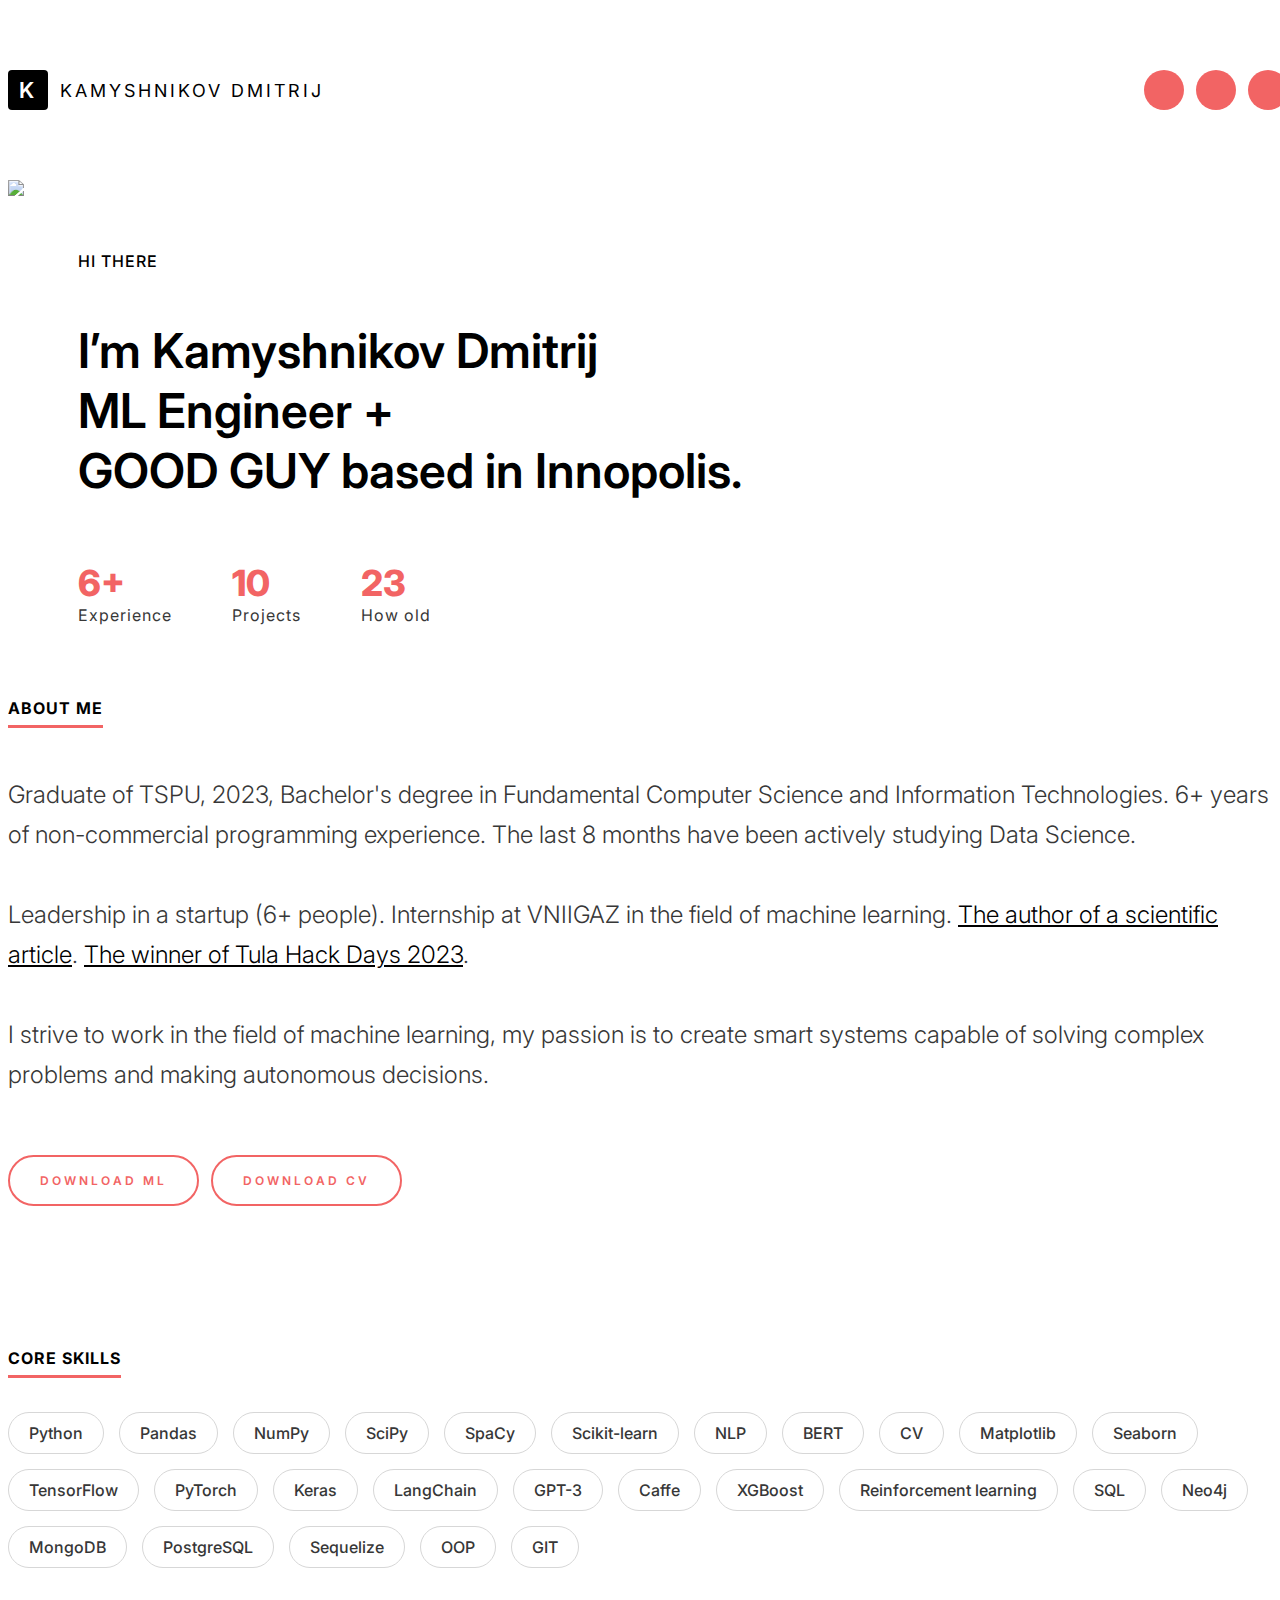
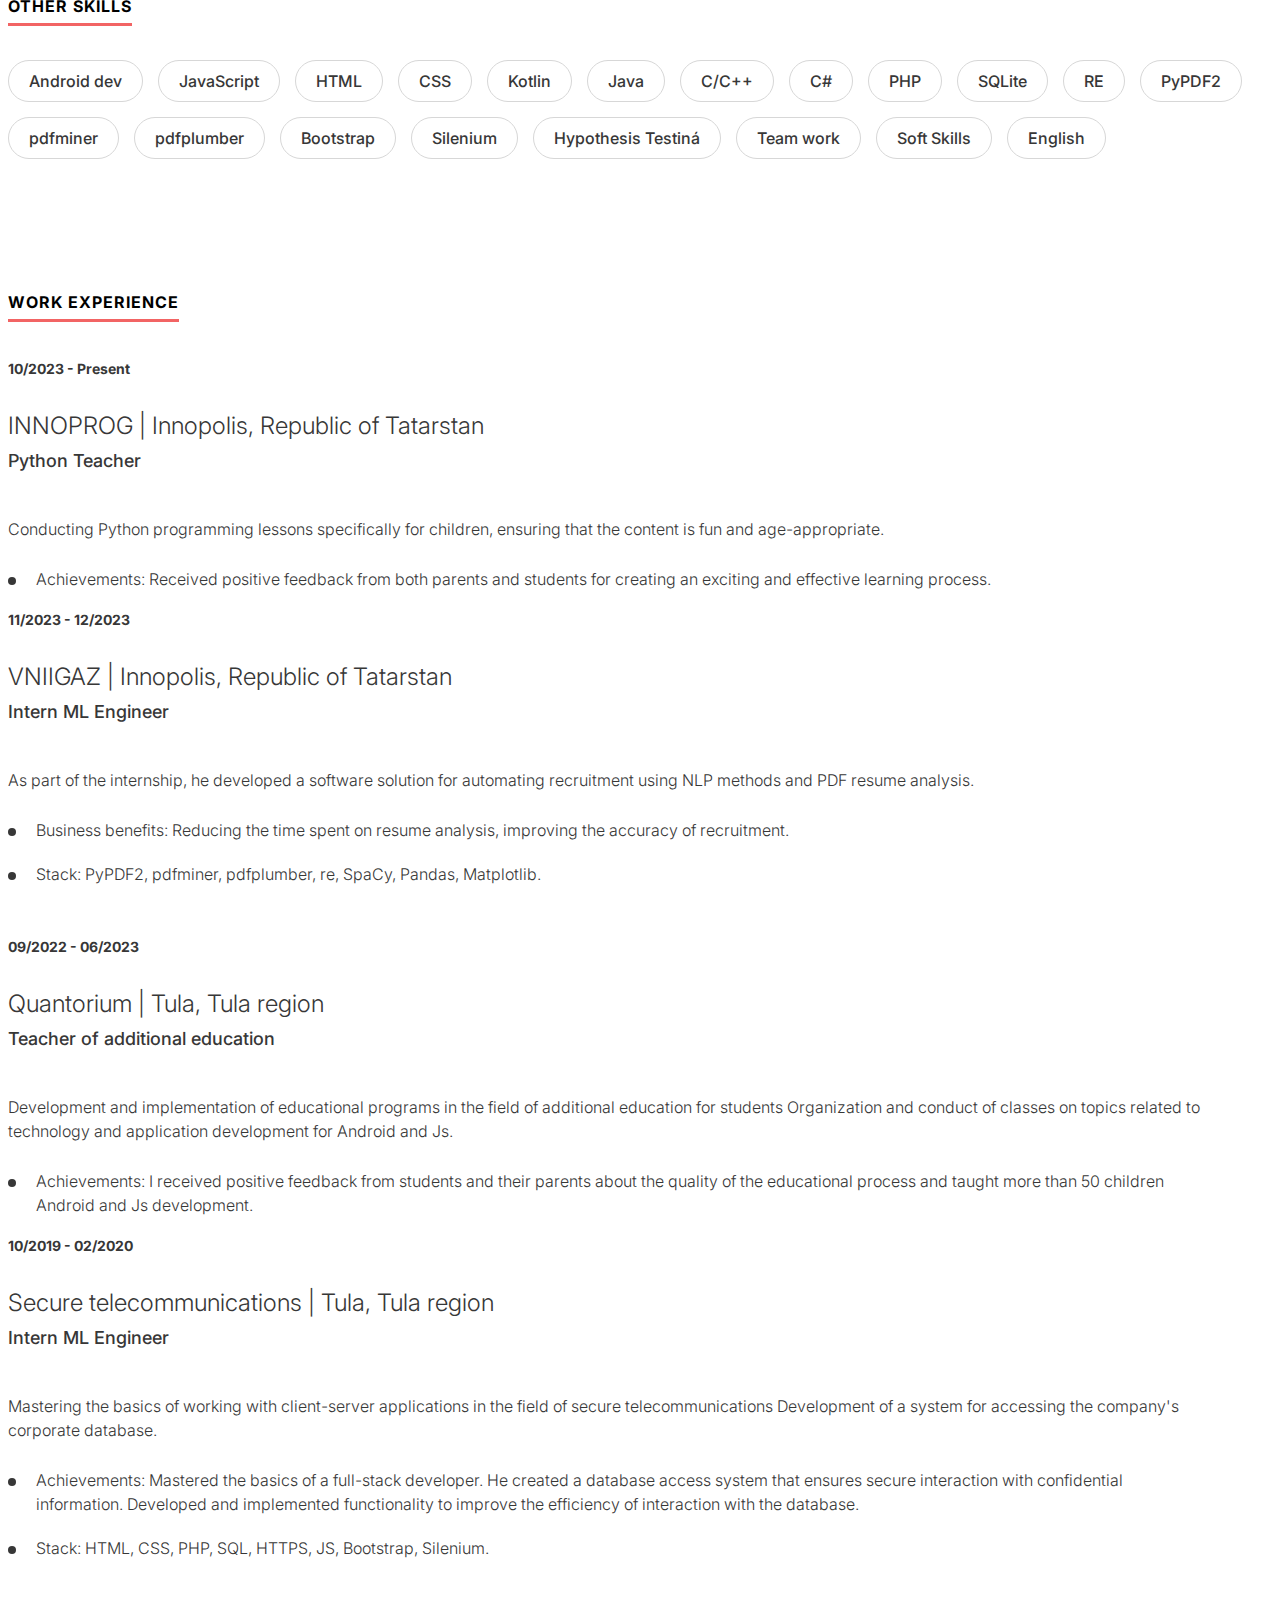
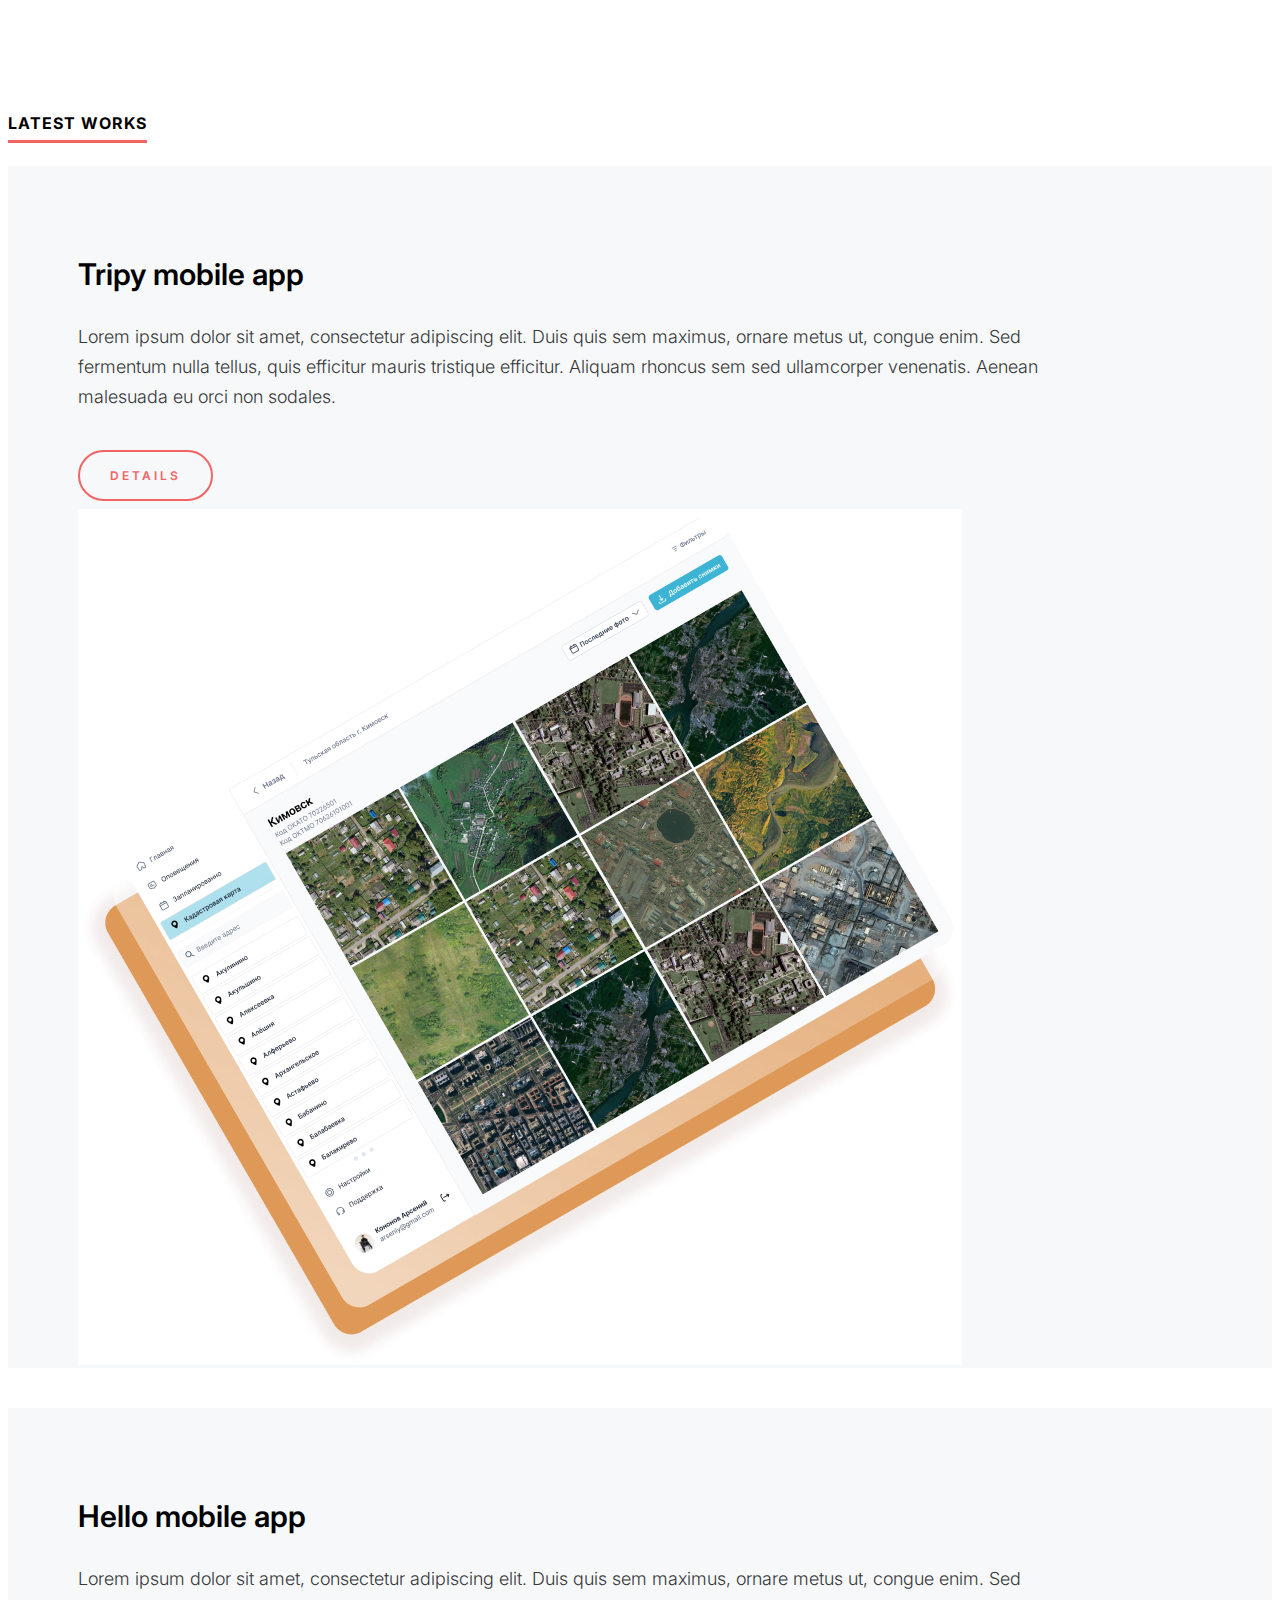
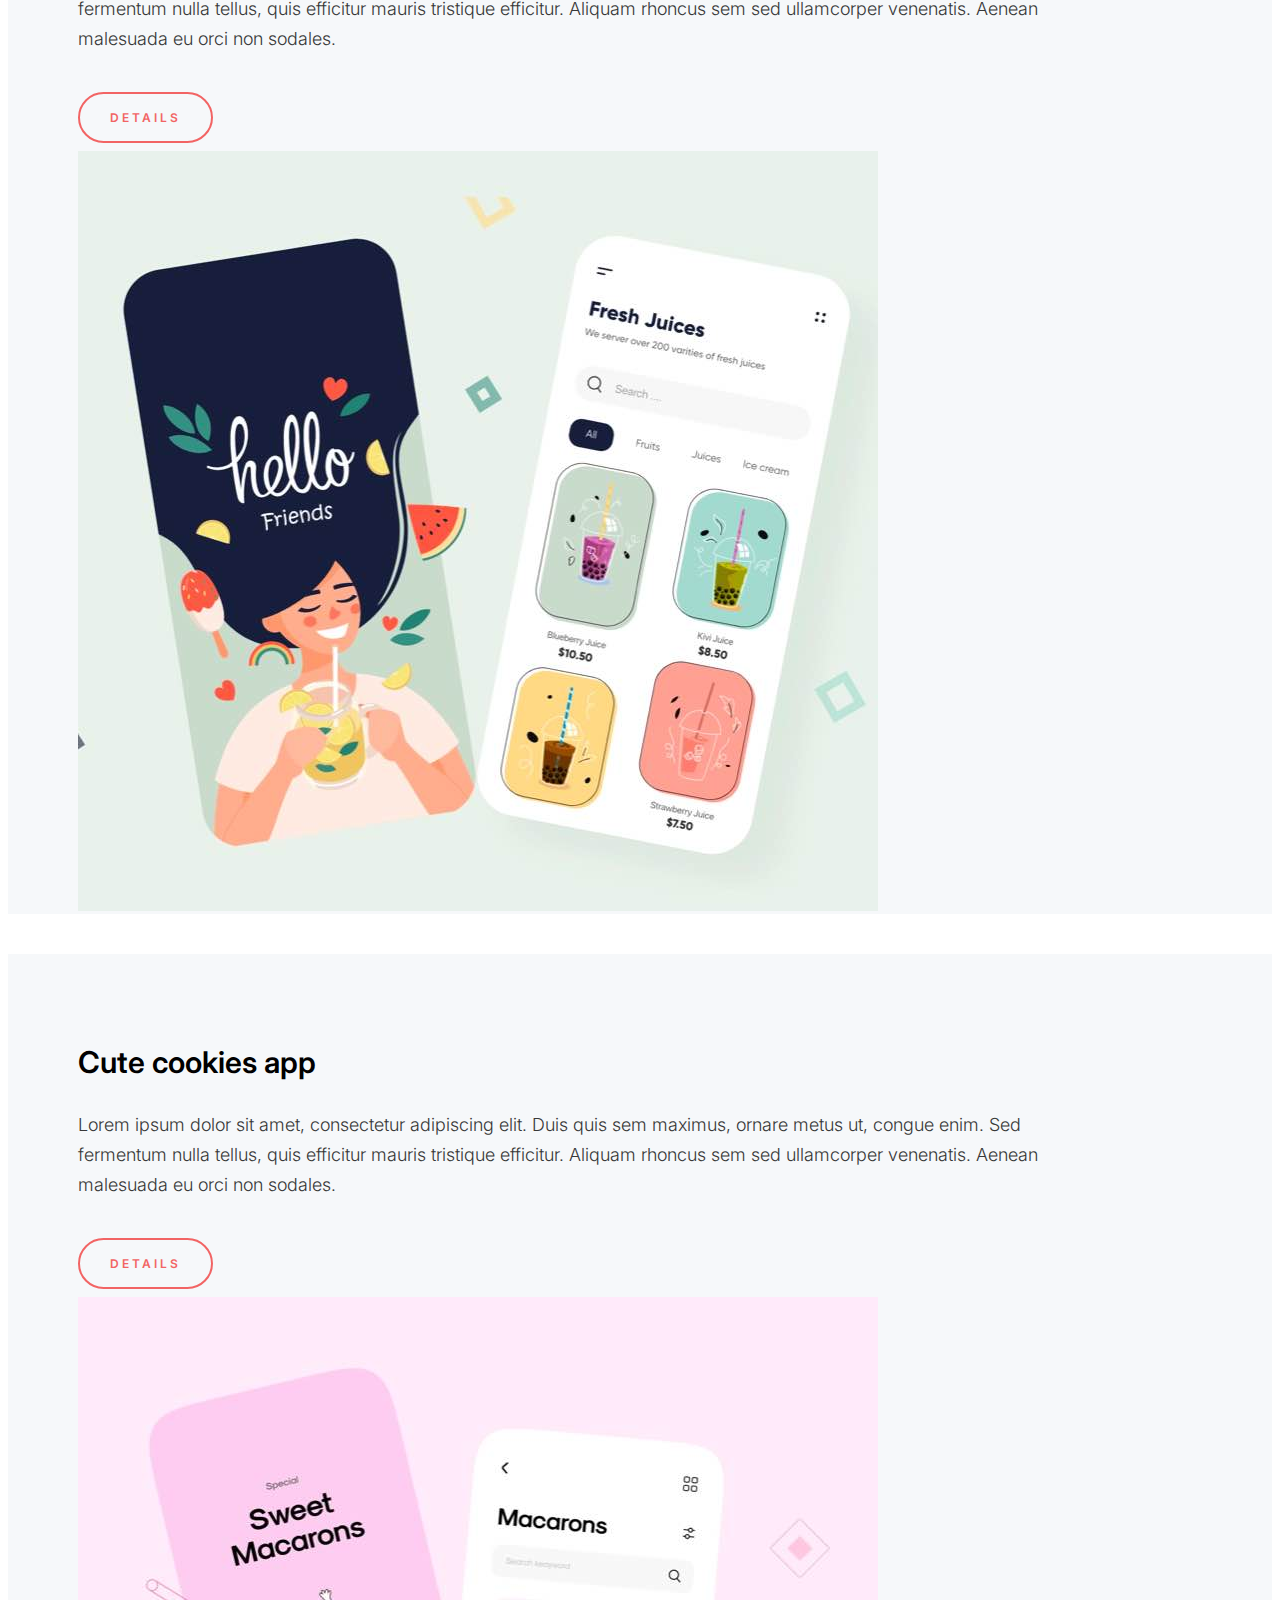
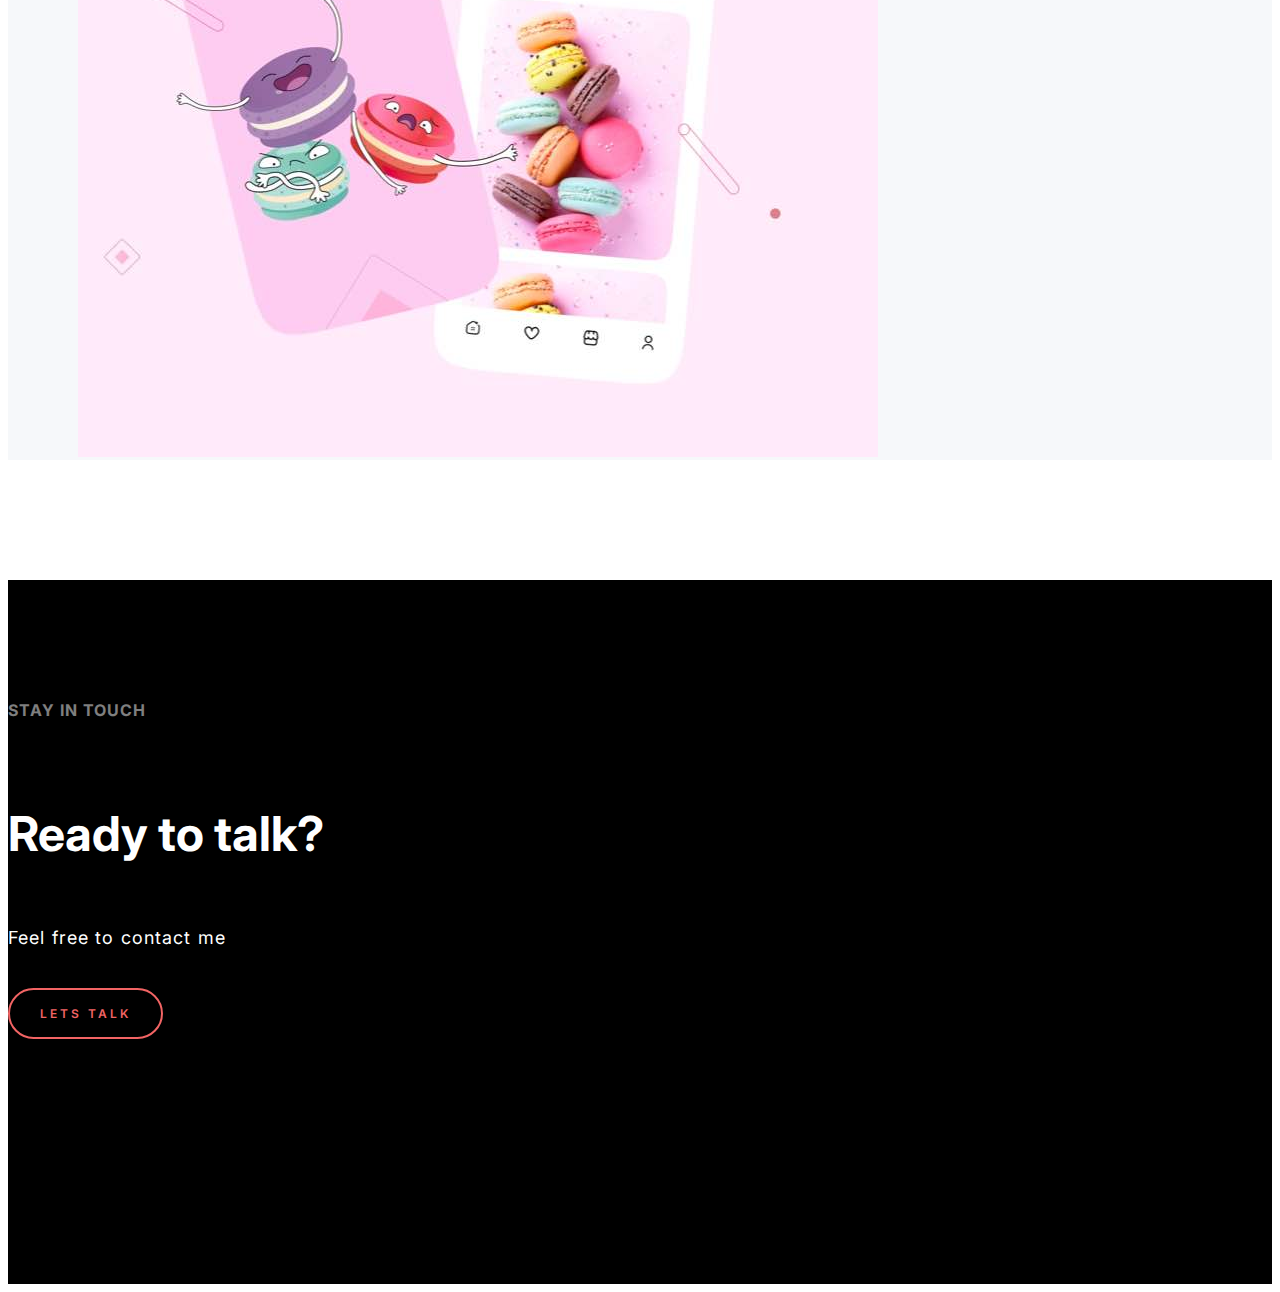
==== index.html @ 45865aa3 "update index.html" ====
<!doctype html>
<html lang="en">
  <head>
    <!-- Required meta tags -->
    <meta charset="utf-8">
    <meta name="viewport" content="width=device-width, initial-scale=1">
      <!-- Google Fots -->
     <link rel="preconnect" href="https://fonts.googleapis.com">
    <link rel="preconnect" href="https://fonts.gstatic.com" crossorigin>
    <link href="https://fonts.googleapis.com/css2?family=Inter:wght@100;200;300;400;500;600;700;800;900&display=swap" rel="stylesheet">
      <!-- Remixicon Icon -->
      <link href="https://cdn.jsdelivr.net/npm/remixicon@2.5.0/fonts/remixicon.css" rel="stylesheet">
      <!-- Remixicon Icon -->
      <!-- Bootstrap CSS -->
      <link href="https://cdn.jsdelivr.net/npm/bootstrap@5.0.2/dist/css/bootstrap.min.css" rel="stylesheet" integrity="sha384-EVSTQN3/azprG1Anm3QDgpJLIm9Nao0Yz1ztcQTwFspd3yD65VohhpuuCOmLASjC" crossorigin="anonymous">
      <link href="https://unpkg.com/aos@2.3.1/dist/aos.css" rel="stylesheet">
      <!-- Main CSS -->
      <link href="assets/css/main.css" rel="stylesheet">


    <title>CREATIVE CV - Kamyshnikov Dmitrij </title>
  </head>
  <body>
   
    <!-- header -->
    <header class="ds-header" id="site-header">
        <div class="container">
            <div class="ds-header-inner">
              <!-- logo -->
              <a href="index.html" class="ds-logo">
                <span>K</span>Kamyshnikov Dmitrij
              </a>
              <!-- logo -->
              <!-- social -->
              <ul class="ds-social">
                <li><a href="https://github.com/kama34" target="_blank"><i class="ri-github-fill"></i></a></li>
                <li><a href="https://t.me/kama_34" target="_blank"><i class="ri-telegram-fill"></i></a></li>
                <li><a href="mailto:d.kamyshnikov.offer@yandex.ru" target="_blank"><i class="ri-mail-send-fill"></i></a></li>
              </ul>
              <!-- social -->
            </div>
        </div>
    </header>
    <!-- header -->
    <!-- banner -->
    <div class="ds-banner">
      <div class="container">
        <div class="row">
          <div class="col-12 col-sm-12 col-md-5 col-lg-5 col-xl-5 col-xxl-5">
            <figure>
              <img src="assets/images/profile-image.jpg">
            </figure>
          </div>
          <div class="col-12 col-sm-12 col-md-7 col-lg-7 col-xl-7 col-xxl-7">
            <section>
                <h1>
                  <span>HI THERE</span>
                  I’m Kamyshnikov Dmitrij <br> ML Engineer + <br>GOOD GUY based in Innopolis.
                </h1>
                <ul class="ds-numbervalulist">
                  <li>
                    <strong>6+</strong>
                    <span>Experience</span>
                  </li>
                  <li>
                    <strong>10</strong>
                    <span>Projects</span>
                  </li>
                  <li>
                    <strong>23</strong>
                    <span>How old</span>
                  </li>
                </ul>
            </section>
          </div>
        </div>
      </div>
    </div>
    <!-- banner -->

    <!-- about -->
    <div class="ds-about-section">
      <div class="container">
        <section>
            <h2 class="ds-heading">About Me</h2>
            <p>Graduate of TSPU, 2023, Bachelor's degree in Fundamental Computer Science and
              Information Technologies. 6+ years of non-commercial programming experience. 
              The last 8 months have been actively studying Data Science. <br><br>
              
              
              Leadership in a startup (6+ people). Internship at VNIIGAZ in the field of machine
              learning. <a class="underline" href="https://phsreda.com/ru/article/105958/discussion_platform">The author of a scientific article</a>. <a class="underline" href="https://it.tularegion.ru/press_center/news/v-tule-vybrali-luchshikh-razrabotchikov-tulahackdays2023/">The winner of Tula Hack Days 2023</a>.
              <br><br>
              
              I strive to work in the field of machine learning, my passion is to create smart
              systems capable of solving complex problems and making autonomous decisions.<br></p>
            <div class="ds-button-sec text-center">
                <a href="https://kama34.github.io/resumes/ML-engineer/Russian.pdf" class="ds-button">Download ML</a>
                <a href="https://kama34.github.io/resumes/CV/Russian.pdf" class="ds-button">Download CV</a>
            </div>
        </section>
      </div>
    </div>
    <!-- about -->

    <!--  Skills -->
    <div class="ds-skills-section">
      <div class="container">
        <div class="row">
          <div class="col-12 col-sm-12 col-md-6 col-lg-6 col-xl-6 col-xxl-6">
             <h2 class="ds-heading">Core Skills</h2>
             <ul class="ds-skills-list">
               <li>Python</li>
               <li>Pandas</li>
               <li>NumPy</li>
               <li>SciPy</li>
               <li>SpaCy</li>
               <li>Scikit-learn</li>
               <li>NLP</li>
               <li>BERT</li>
               <li>CV</li>
               <li>Matplotlib</li>
               <li>Seaborn</li>
               <li>TensorFlow</li>
               <li>PyTorch</li>
               <li>Keras</li>
               <li>LangChain</li>
               <li>GPT-3</li>
               <li>Caffe</li>
               <li>XGBoost</li>
               <li>Reinforcement learning</li>
               <li>SQL</li>
               <li>Neo4j</li>
               <li>MongoDB</li>
               <li>PostgreSQL</li>
               <li>Sequelize</li>
               <li>OOP</li>
               <li>GIT</li>
             </ul>
          </div>
          
          <div class="col-12 col-sm-12 col-md-6 col-lg-6 col-xl-6 col-xxl-6">
            <h2 class="ds-heading">Other Skills</h2>
            <ul class="ds-skills-list">
              <li>Android dev</li>
              <li>JavaScript</li>
              <li>HTML</li>
              <li>CSS</li>
              <li>Kotlin</li>
              <li>Java</li>
              <li>C/C++</li>
              <li>C#</li>
              <li>PHP</li>
              <li>SQLite</li>
              <li>RE</li>
              <li>PyPDF2</li>
              <li>pdfminer</li>
              <li>pdfplumber</li>
              <li>Bootstrap</li>
              <li>Silenium</li>
              <li>Hypothesis Testiná</li>
              <li>Team work</li>
              <li>Soft Skills</li>
              <li>English</li>
            </ul>
          </div>
        </div>
      </div>
    </div>
    <!--  Skills -->

   <!-- Experience -->
   <div class="ds-experience-section">
     <div class="container">
        <h2 class="ds-heading">Work Experience</h2>
        <div class="row ds-experience-list">
            <div class="col-12 col-sm-12 col-md-6 col-lg-6 col-xl-6 col-xxl-6">
              <section>
                <span class="ds-year">10/2023 - Present</span>
                <h3 class="ds-officename">INNOPROG | Innopolis, Republic of Tatarstan</h3>
                <span class="ds-department">Python Teacher</span>
                <p>Conducting Python programming lessons specifically for children, ensuring that the content is fun and age-appropriate.</p>
                <ul>
                  <li>Achievements: Received positive feedback from both parents and students for creating an exciting and effective learning process.</li>
                </ul>
              </section>
            </div>
            <div class="col-12 col-sm-12 col-md-6 col-lg-6 col-xl-6 col-xxl-6">
              <section>
                <span class="ds-year">11/2023 - 12/2023</span>
                <h3 class="ds-officename">VNIIGAZ | Innopolis, Republic of Tatarstan</h3>
                <span class="ds-department">Intern ML Engineer</span>
                <p>As part of the internship, he developed a software solution for automating recruitment using NLP methods and PDF resume analysis.</p>
                <ul>
                  <li>Business benefits: Reducing the time spent on resume analysis, improving the accuracy
                    of recruitment.</li>
                  <li>Stack: PyPDF2, pdfminer, pdfplumber, re, SpaCy, Pandas, Matplotlib.</li>
                </ul>
              </section>
            </div>
        </div>
        <br>
        <div class="row ds-experience-list">
          <div class="col-12 col-sm-12 col-md-6 col-lg-6 col-xl-6 col-xxl-6">
            <section>
              <span class="ds-year">09/2022 - 06/2023</span>
              <h3 class="ds-officename">Quantorium | Tula, Tula region</h3>
              <span class="ds-department">Teacher of additional education</span>
              <p>Development and implementation of educational programs in the field of additional
                education for students Organization and conduct of classes on topics related to
                technology and application development for Android and Js.</p>
              <ul>
                <li>Achievements: I received positive feedback from students and their parents about the quality
                  of the educational process and taught more than 50 children Android and Js development.</li>
              </ul>
            </section>
          </div>
          <div class="col-12 col-sm-12 col-md-6 col-lg-6 col-xl-6 col-xxl-6">
            <section>
              <span class="ds-year">10/2019 - 02/2020</span>
              <h3 class="ds-officename">Secure telecommunications | Tula, Tula region</h3>
              <span class="ds-department">Intern ML Engineer</span>
              <p>Mastering the basics of working with client-server applications in the field of secure
                telecommunications Development of a system for accessing the company's corporate database.</p>
              <ul>
                <li>Achievements: Mastered the basics of a full-stack developer. He created a database access system
                  that ensures secure interaction with confidential information. Developed and implemented functionality to improve the efficiency of interaction with
                  the database.</li>
                <li>Stack: HTML, CSS, PHP, SQL, HTTPS, JS, Bootstrap, Silenium.</li>
              </ul>
            </section>
          </div>
      </div>
     </div>
   </div>
    <!-- Experience -->

   <!--  Work -->
   <div class="ds-work-section">
     <div class="container">
          <h2 class="ds-heading">Latest works</h2>
          <div class="ds-work-list-section">
            <div class="ds-work-list">
              <div class="row">
                  <div class="col-12 col-sm-12 col-md-7 col-lg-7 col-xl-7 col-xxl-7">
                      <section>
                          <h3 class="ds-work-tilte">Tripy mobile app</h3>
                          <p>Lorem ipsum dolor sit amet, consectetur adipiscing elit. Duis quis sem maximus, ornare metus ut, congue enim. Sed fermentum nulla tellus, quis efficitur mauris tristique efficitur. Aliquam rhoncus sem sed ullamcorper venenatis. Aenean malesuada eu orci non sodales. </p>
                          <a href="works-setails.html" class="ds-button">Details</a>
                      </section>
                  </div>
                  <div class="col-12 col-sm-12 col-md-5 col-lg-5 col-xl-5 col-xxl-5">
                      <figure><img src="assets/images/work-1.jpg"></figure>
                  </div>
              </div>
            </div>
            <div class="ds-work-list">
              <div class="row">
                  <div class="col-12 col-sm-12 col-md-7 col-lg-7 col-xl-7 col-xxl-7">
                      <section>
                          <h3 class="ds-work-tilte">Hello mobile app</h3>
                          <p>Lorem ipsum dolor sit amet, consectetur adipiscing elit. Duis quis sem maximus, ornare metus ut, congue enim. Sed fermentum nulla tellus, quis efficitur mauris tristique efficitur. Aliquam rhoncus sem sed ullamcorper venenatis. Aenean malesuada eu orci non sodales. </p>
                          <a href="works-setails.html" class="ds-button">Details</a>
                      </section>
                  </div>
                  <div class="col-12 col-sm-12 col-md-5 col-lg-5 col-xl-5 col-xxl-5">
                      <figure><img src="assets/images/work-2.jpg"></figure>
                  </div>
              </div>
            </div>
            <div class="ds-work-list">
              <div class="row">
                  <div class="col-12 col-sm-12 col-md-7 col-lg-7 col-xl-7 col-xxl-7">
                      <section>
                          <h3 class="ds-work-tilte">Cute cookies app</h3>
                          <p>Lorem ipsum dolor sit amet, consectetur adipiscing elit. Duis quis sem maximus, ornare metus ut, congue enim. Sed fermentum nulla tellus, quis efficitur mauris tristique efficitur. Aliquam rhoncus sem sed ullamcorper venenatis. Aenean malesuada eu orci non sodales. </p>
                          <a href="works-setails.html" class="ds-button">Details</a>
                      </section>
                  </div>
                  <div class="col-12 col-sm-12 col-md-5 col-lg-5 col-xl-5 col-xxl-5">
                       <figure><img src="assets/images/work-3.jpg"></figure>
                  </div>
              </div>
            </div>
          </div>
     </div>
   </div>
   <!--  Work -->

   <!--  footer -->
   <footer class="ds-footer text-center">
     <div class="container">
        <section>
          <span>Stay in touch</span>
          <h4>Ready to talk?</h4>
          <p>Feel free to contact me</p>
          <a href="mailto:d.kamyshnikov.offer@yandex.ru" class="ds-button">Lets Talk</a>
        </section>
        <span style="color: black;" class="ds-copyright">© 2022 All rights reserved. Free minimal bootstrap template by <a style="color: black;" href="https://designstub.com/" target="_blank">Designstub</a>.</span>
     </div>
   </footer>


    <script src="https://ajax.googleapis.com/ajax/libs/jquery/3.5.1/jquery.min.js"></script>
    <!-- Option 1: Bootstrap Bundle with Popper -->
    <script src="https://cdn.jsdelivr.net/npm/bootstrap@5.0.2/dist/js/bootstrap.bundle.min.js" integrity="sha384-MrcW6ZMFYlzcLA8Nl+NtUVF0sA7MsXsP1UyJoMp4YLEuNSfAP+JcXn/tWtIaxVXM" crossorigin="anonymous"></script>

    <!-- Option 2: Separate Popper and Bootstrap JS -->
    <!--
    <script src="https://cdn.jsdelivr.net/npm/@popperjs/core@2.9.2/dist/umd/popper.min.js" integrity="sha384-IQsoLXl5PILFhosVNubq5LC7Qb9DXgDA9i+tQ8Zj3iwWAwPtgFTxbJ8NT4GN1R8p" crossorigin="anonymous"></script>
    <script src="https://cdn.jsdelivr.net/npm/bootstrap@5.0.2/dist/js/bootstrap.min.js" integrity="sha384-cVKIPhGWiC2Al4u+LWgxfKTRIcfu0JTxR+EQDz/bgldoEyl4H0zUF0QKbrJ0EcQF" crossorigin="anonymous"></script>
    -->
    <script src="assets/js/main.js"></script>
  </body>
</html>
---- assets/css/main.css ----
/*
Theme Name: Jason Stroff

  1. >>> Headr Style
  2. >>> Banner Style
  3. >>> About Style
  4. >>> Skills Style
  5. >>> Experience Style
  6. >>> Work Style
  7. >>> Footer Style

*/
/*--------------------------------------------------------------
>>> TABLE OF CONTENTS:
----------------------------------------------------------------*/
html {font-family: 'Inter', sans-serif;background-color:#FFF}
body {font-family: 'Inter', sans-serif;overflow-x: hidden; background-color:#FFF; font-weight:400;font-style: normal; color:#373737; font-size:14px}
a,a:hover,a:focus,i,input,button,input:focus,.transition {text-decoration: none;outline: none;transition-delay: 0s;transition-duration: 0.4s;transition-property: all;transition-timing-function: ease;box-shadow: none;}
a{color: #000}
iframe {border: 0;outline: none;}
::-moz-selection {background:#000;text-shadow: none;color:#FFF}
::selection {background:#000;text-shadow: none;color:#FFF}
img {max-width: 100%;border: none;outline: none;height: auto;}
input,textarea {border-radius: 0;resize: none;}
ul {padding: 0;margin: 0;}
@font-face {
font-family: 'Inter', sans-serif;}
input:-webkit-autofill, textarea:-webkit-autofill, select:-webkit-autofill {background-color: transparent;background-image: none;color:#000;}
/* 1.2 Typography */
h1,h2,h3,h4,h5,h6 {font-family: 'Inter', sans-serif;}
figure{ margin: 0 }
svg,img { max-width: 100%; height: auto; }

/*-----------------------------------------------------------------
  1. >>> Headr Style
----------------------------------------------------------------*/
.ds-header{ position: fixed; top: 0; width: 100%; z-index: 5; background-color: #FFF; padding: 70px 0;transition-delay: 0s;transition-duration: 0.4s;transition-property: all;transition-timing-function: ease; }
.ds-header.ds-fixed-header{ padding:20px 0;box-shadow: 0px 0px 20px rgba(0, 0, 0, 0.25); }
.ds-header-inner{ display: flex; justify-content: space-between; align-items: center; }
.ds-logo{ text-transform: uppercase; font-size: 18px; letter-spacing: 3px; color: #000; display: flex; align-items: center; }
.ds-logo span{ display:flex; align-items: center; justify-content: center; width: 40px; height: 40px; background-color: #000; border-radius: 4px; color: #FFF; font-size: 22px; font-weight: 600; text-align: center; margin-right: 12px; }
.ds-logo:hover{ color: #000; }

.ds-social{ list-style: none; display: flex; align-items: center; flex-wrap: wrap; }
.ds-social li{ margin-left: 12px; }
.ds-social li:first-child{ margin-left: 0; }
.ds-social li a{ border-radius: 100%; color: #FFF; width: 40px; height: 40px; background-color: #F26464; display:flex; justify-content: center; align-items: center; text-align: center; font-size: 24px; }
.ds-social li a:hover{ background-color: #000; color: #FFF; }
/*-----------------------------------------------------------------
  2. >>> Banner Style
----------------------------------------------------------------*/
.ds-banner section{ padding-left: 70px; padding-right: 100px; }
.ds-banner section h1 span{ display: block; text-transform: uppercase; letter-spacing: 1px;  font-weight: 500; font-size: 16px; padding-bottom: 30px; }
.ds-banner section h1{ font-weight: 600; font-size: 48px; line-height: 60px; color: #000; }
.ds-numbervalulist{ list-style: none; display: flex; align-items: center; flex-wrap: wrap; margin: 0; padding: 0; margin-top: 60px; }
.ds-numbervalulist li{ margin-right: 60px; }
.ds-numbervalulist li:last-child{ margin-right: 0; }
.ds-numbervalulist strong{ display: block; color: #F26464; font-size: 36px; font-weight: 800; }
.ds-numbervalulist span{ font-size: 16px; letter-spacing: 1px; }
/*-----------------------------------------------------------------
  3. >>> About Style
----------------------------------------------------------------*/
.ds-about-section{ padding-top: 60px; padding-bottom: 120px; }
.ds-heading{ display: inline-block; font-weight: 700; color: #000; text-transform: uppercase; letter-spacing: 1px; font-size: 16px; border-bottom: 3px solid #F26464; padding-bottom: 7px; margin-bottom: 23px; }
.ds-about-section p{ color: #373737; font-size: 24px; line-height: 40px; font-weight: 300; margin-bottom: 60px; }

.ds-button{ display: inline-block; text-transform: uppercase;font-size: 12px;line-height: 13px;font-weight: 600;letter-spacing: 3px; color:#F26464; padding:17px 30px;  margin: 0 8px 8px 0; border: 2px solid #F26464;border-radius: 60px; }
.ds-button:hover{ background-color:#F26464 ; color: #FFF; }
.ds-arrow-button i{ display: inline-block; vertical-align: middle; }
/*-----------------------------------------------------------------
  4. >>> Skills Style
----------------------------------------------------------------*/
.ds-skills-section{ padding-bottom: 105px; }
.ds-skills-list{ list-style: none; padding: 0; margin: 0; display: flex; flex-wrap: wrap; align-items: center; margin-top: 11px; }
.ds-skills-list li{ display: inline-block; color: #373737; font-size: 16px; padding:10px 20px; background-color: #FFF; border: 1px solid #D7D7D7;
  border-radius: 27px; margin-right: 15px; margin-bottom: 15px;  font-weight: 500;}

/*-----------------------------------------------------------------
  5. >>> Experience Style
----------------------------------------------------------------*/
.ds-experience-section{ padding-bottom: 120px; }
.ds-experience-list section{ padding-right: 70px; }
.ds-experience-list{ padding-top: 15px; }
.ds-officename{ font-size: 24px; font-weight: 300; margin-bottom:10px; }
.ds-experience-list span{ display: block; }
span.ds-year{ color: #373737; font-size: 14px; font-weight: 700; padding-bottom: 10px; }
span.ds-department{ color: #373737; font-weight: 500; font-size: 18px; padding-bottom: 30px; }
.ds-experience-list p{ font-size: 16px; line-height: 24px; font-weight: 300; }
.ds-experience-list ul{ list-style: none; padding: 0; margin: 0; padding-top: 10px; }
.ds-experience-list ul li{font-size: 16px; line-height: 24px; font-weight: 300; padding-left: 28px; position:relative; margin-bottom: 20px;}
.ds-experience-list ul li:before{ content: ""; position: absolute; left: 0; top: 10px; border-radius: 100%; width: 8px; height: 8px; background-color: #373737; }
/*-----------------------------------------------------------------
  6. >>> Work Style
----------------------------------------------------------------*/
.ds-work-section{ padding-bottom: 80px; }
.ds-work-list{ padding-left: 70px; padding-top:40px; padding-right: 70px; background-color:#F6F8FA; margin-bottom: 40px; }
.ds-work-list section{ padding-top: 20px; padding-right: 120px; }
.ds-work-tilte{ color: #000; font-size: 30px; line-height: 36px; font-weight: 600; margin-bottom: 30px; }
.ds-work-list p{ font-weight: 300; font-size: 18px; line-height: 30px; }
.ds-work-list .ds-button{ margin-top: 20px; }

.ds-work-det-hed{ padding-top: 42px; padding-bottom: 80px; }
.ds-work-det-title{ font-weight: 600; color:#000; font-size: 48px; margin-bottom: 20px; }
.ds-work-det-dep{ display:block;font-weight: 600; color: #000; font-size: 18px; }
.ds-work-content-sec{ padding: 100px 0; }
.ds-work-content-sec p{ font-size: 18px; line-height: 36px; margin-bottom: 30px; }
.ds-work-content-sec h2{ font-size: 30px; font-weight: 700; margin-bottom: 30px; }
.ds-work-content-sec ul{ list-style: none; padding: 0; margin: 0; }
.ds-work-content-sec li{font-size: 18px; line-height: 36px;  padding-left: 28px; position:relative; margin-bottom: 20px;}
.ds-work-content-sec li:before{ content: ""; position: absolute; left: 0; top: 13px; border-radius: 100%; width: 8px; height: 8px; background-color: #373737; }
/*-----------------------------------------------------------------
  7. >>> Footer Style
----------------------------------------------------------------*/
.ds-footer{ background-color: #000; padding: 120px 0; }
.ds-footer section { padding-bottom: 97px; }
.ds-footer section span{ color: rgba(255,255,255,0.5); text-transform: uppercase; font-weight: 700; font-size: 16px; letter-spacing: 1px; display: block; padding-bottom: 20px; }
.ds-footer section  h4{ color: #FFF; font-size: 48px; font-weight: 700; }
.ds-footer section p{ letter-spacing: 1.13px; color: #FFF; font-size: 18px; margin-bottom: 40px; }
.ds-copyright{ color: rgba(255,255,255,0.5); letter-spacing: 1px; font-size: 16px; }
.ds-copyright a{color: rgba(255,255,255,0.5);}
.ds-copyright a:hover{ color: #F26464; }



/*-------------------------------------------------------------------------------
 Responsive XS Style @media (max-width: 767px) 
-------------------------------------------------------------------------------*/
@media (max-width: 768px) {
	.ds-header,.ds-header.ds-fixed-header{ padding: 15px 0; }
	.ds-banner,.ds-about-section,.ds-skills-section,.ds-experience-section,.ds-work-section,.ds-work-details-section{ padding-left: 10px; padding-right: 10px; }
	.ds-logo{ font-size: 0; }
	.ds-banner figure{ padding: 30px 0; }
	.ds-banner section{ padding-left: 0;padding-right: 0; }
	.ds-banner section h1 span{ padding-bottom: 0; }
	.ds-banner section h1,.ds-work-det-title{ font-size: 30px; line-height: 40px; }
	.ds-numbervalulist{ margin-top: 20px; }
	.ds-numbervalulist li{ margin-right: 30px; }
	.ds-numbervalulist strong{ font-size: 30px; }
	.ds-numbervalulist span{ font-size: 14px; }
	.ds-about-section{ padding-bottom: 60px; }
	.ds-about-section p,.ds-work-content-sec p,.ds-work-content-sec li{ font-size: 15px; line-height: 30px;margin-bottom: 30px; }
	.ds-skills-list li{ margin-right: 10px; margin-bottom: 10px; font-size: 14px; }
	.ds-skills-section .col-12,.ds-experience-list .col-12{ margin-bottom: 40px; }
	.ds-skills-section,.ds-work-section, .ds-experience-section{ padding-bottom: 0; }
	.ds-experience-list section{ padding-right: 0; }
	.ds-work-list{ padding: 30px; }
	.ds-work-list p{font-size: 15px; line-height: 30px;}
	.ds-footer{ padding: 60px 10px; }
	.ds-footer section h4{ font-size: 40px; }
	.ds-copyright{ font-size: 14px; }
	.ds-footer section{ padding-bottom: 30px; }
	.ds-button{ padding: 11px 10px; }
	.ds-work-details-section{ padding-top: 30px; }
	.ds-work-det-title{ margin-bottom: 7px; }
	.ds-work-content-sec h2{ font-size: 20px; }
	.ds-work-content-sec{ padding: 30px 0; }
	.ds-work-list section{ padding-right: 0; padding-bottom: 30px; }
}


@media (min-width: 768px) and (max-width: 991px) {
	.ds-work-list section{ padding-right: 30px; }

}

@media (min-width: 992px) and (max-width: 1199px) {
	.ds-banner section{ padding-right: 0; }
	.ds-work-list section{ padding-right: 30px; padding-bottom:60px; }


}

.underline{
    text-decoration: underline;
}
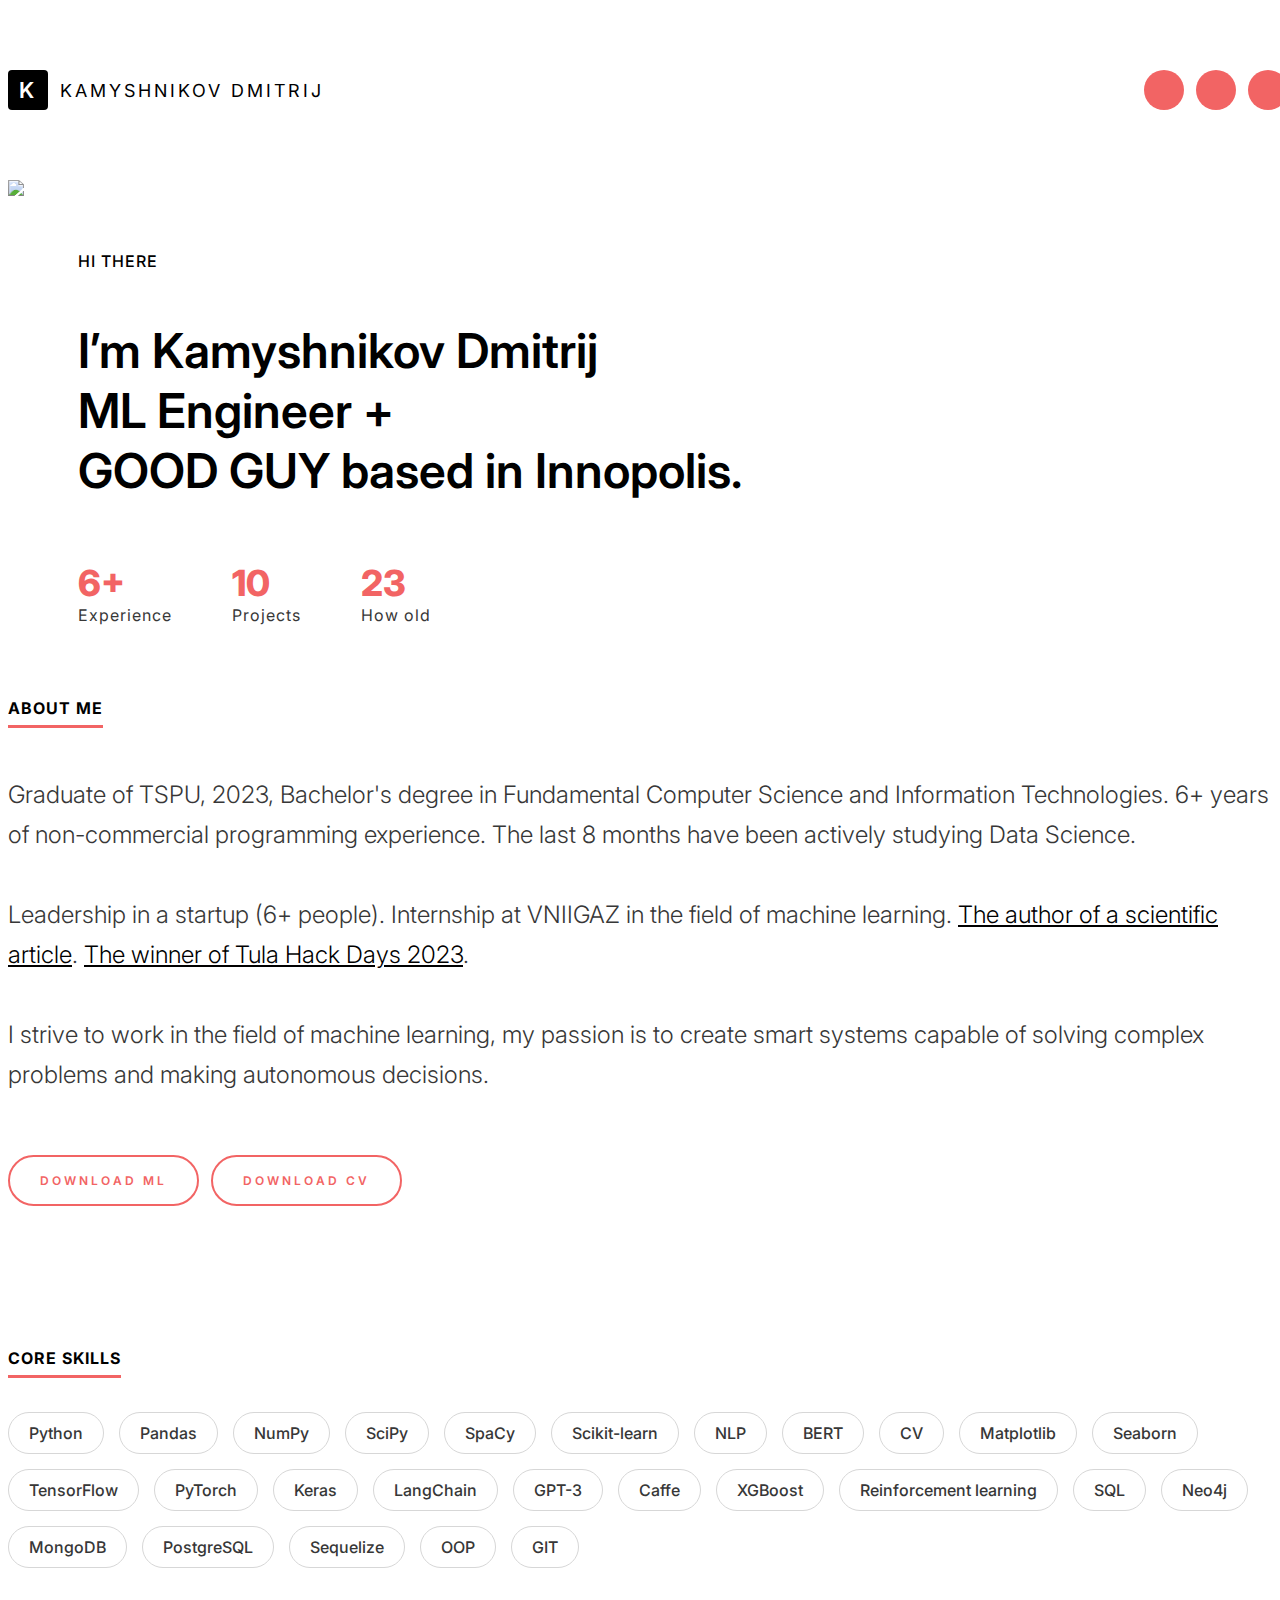
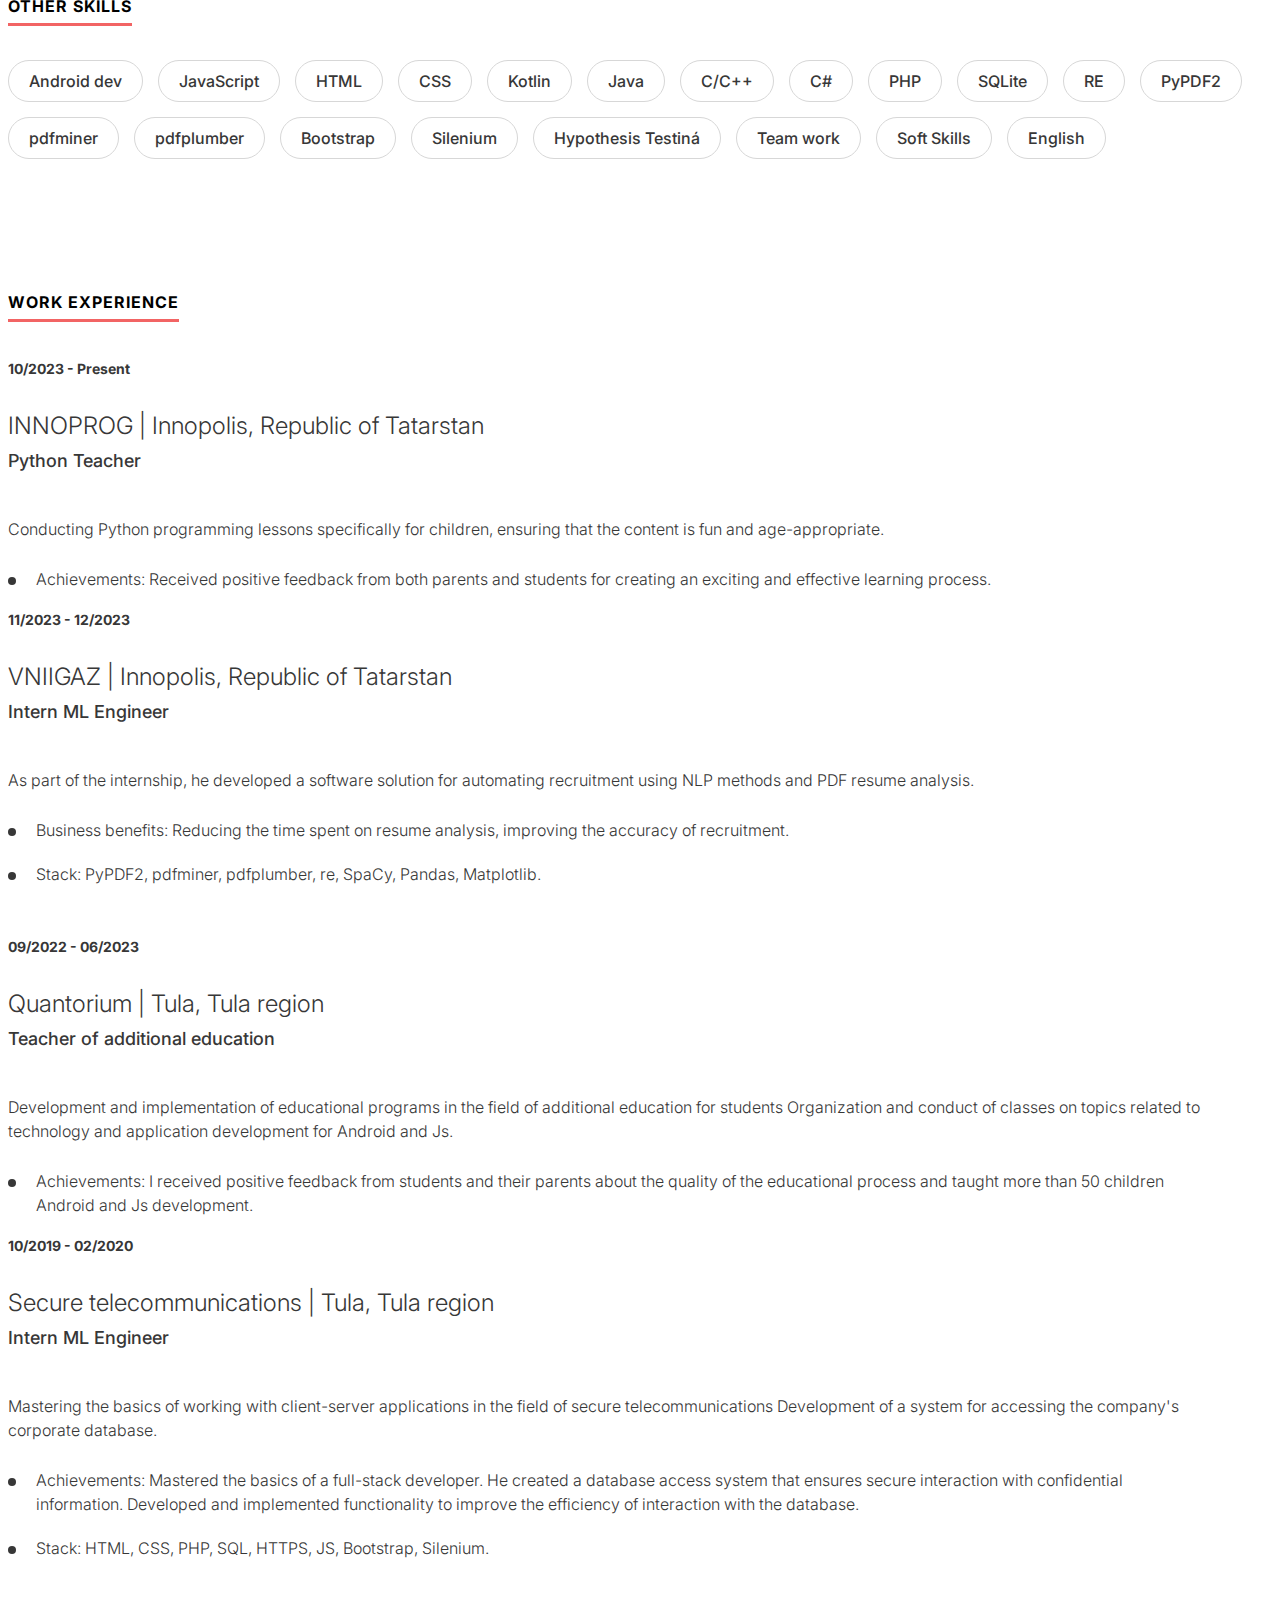
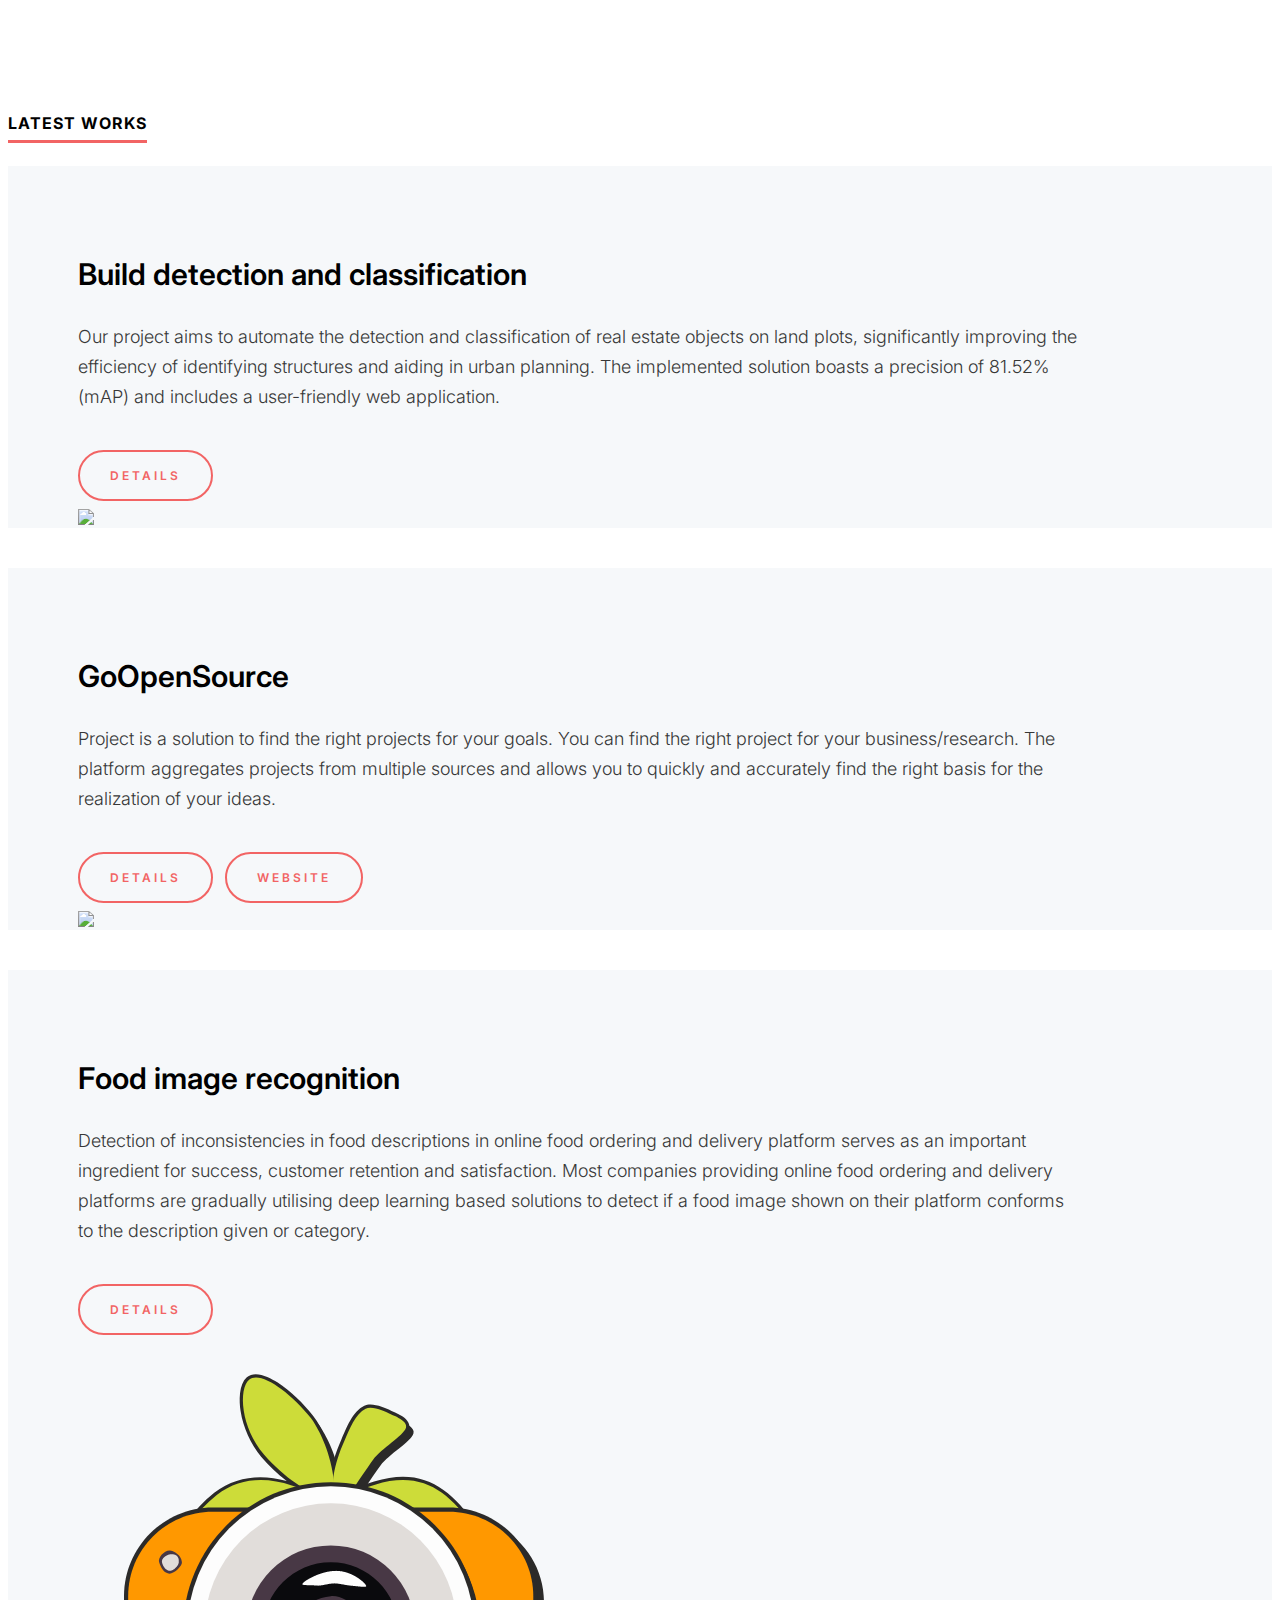
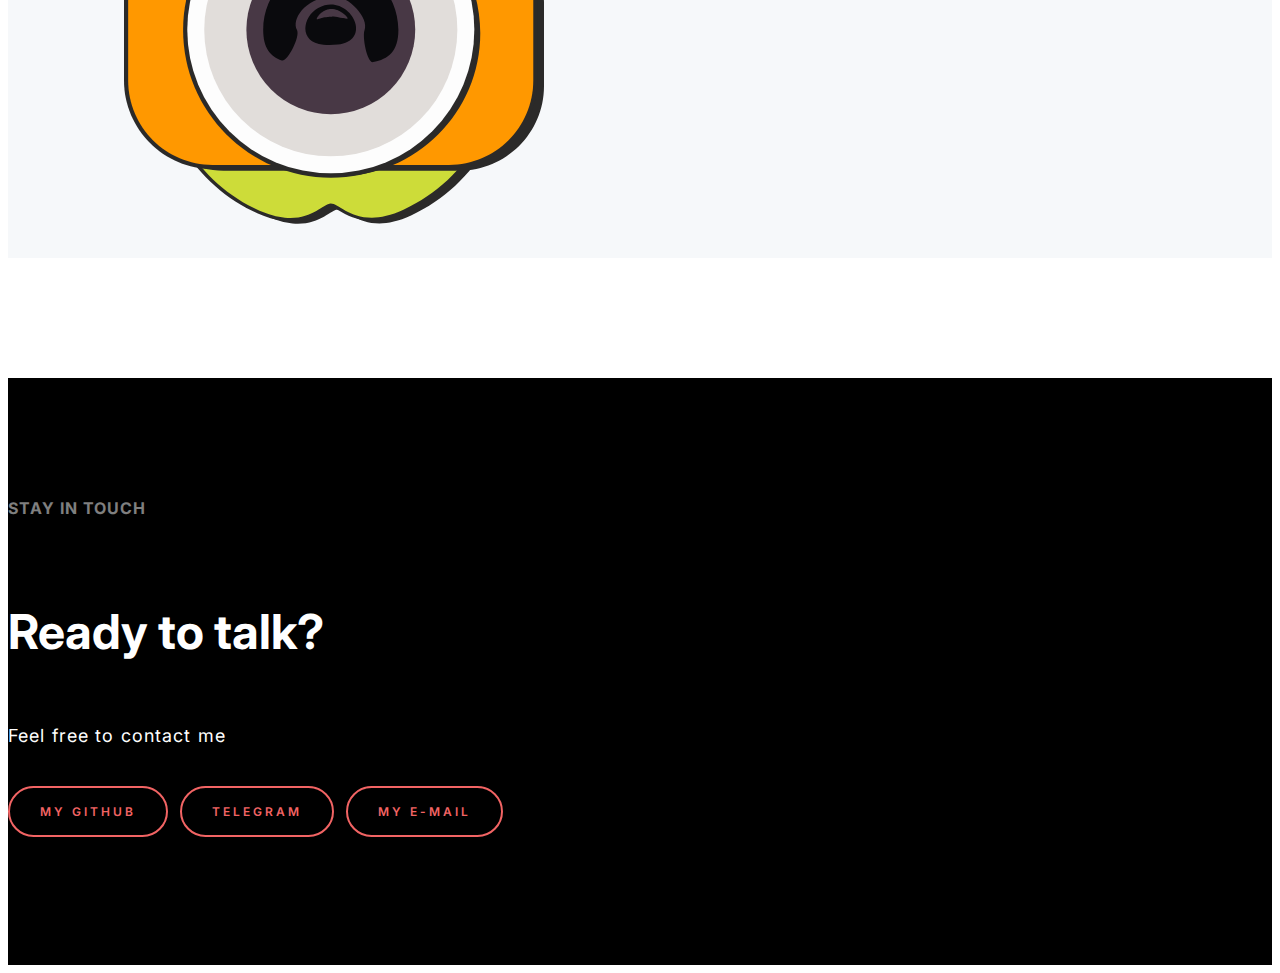
==== commit 300c645a: "Create project and contact with me" ====
--- a/index.html
+++ b/index.html
@@ -244,13 +244,14 @@
               <div class="row">
                   <div class="col-12 col-sm-12 col-md-7 col-lg-7 col-xl-7 col-xxl-7">
                       <section>
-                          <h3 class="ds-work-tilte">Tripy mobile app</h3>
-                          <p>Lorem ipsum dolor sit amet, consectetur adipiscing elit. Duis quis sem maximus, ornare metus ut, congue enim. Sed fermentum nulla tellus, quis efficitur mauris tristique efficitur. Aliquam rhoncus sem sed ullamcorper venenatis. Aenean malesuada eu orci non sodales. </p>
-                          <a href="works-setails.html" class="ds-button">Details</a>
+                          <h3 class="ds-work-tilte">Build detection and classification</h3>
+                          <p>Our project aims to automate the detection and classification of real estate objects on land plots, significantly improving the efficiency of identifying structures and aiding in urban planning. The implemented solution boasts a precision of 81.52% (mAP) and includes a user-friendly web application.</p>
+                          <a href="https://github.com/kama34/build-detection-and-classification" class="ds-button">Details</a>
                       </section>
                   </div>
                   <div class="col-12 col-sm-12 col-md-5 col-lg-5 col-xl-5 col-xxl-5">
-                      <figure><img src="assets/images/work-1.jpg"></figure>
+                      <!--<figure><img src="assets/images/work-1.jpg"></figure>-->
+                      <figure><img src="https://i.ibb.co/Hqsb5pZ/9162516-home-map-location-placeholder-street-icon.png"></figure>
                   </div>
               </div>
             </div>
@@ -258,13 +259,14 @@
               <div class="row">
                   <div class="col-12 col-sm-12 col-md-7 col-lg-7 col-xl-7 col-xxl-7">
                       <section>
-                          <h3 class="ds-work-tilte">Hello mobile app</h3>
-                          <p>Lorem ipsum dolor sit amet, consectetur adipiscing elit. Duis quis sem maximus, ornare metus ut, congue enim. Sed fermentum nulla tellus, quis efficitur mauris tristique efficitur. Aliquam rhoncus sem sed ullamcorper venenatis. Aenean malesuada eu orci non sodales. </p>
-                          <a href="works-setails.html" class="ds-button">Details</a>
+                          <h3 class="ds-work-tilte">GoOpenSource</h3>
+                          <p>Project is a solution to find the right projects for your goals. You can find the right project for your business/research. The platform aggregates projects from multiple sources and allows you to quickly and accurately find the right basis for the realization of your ideas.</p>
+                          <a href="https://github.com/kama34/GoOpenSource" class="ds-button">Details</a>
+                          <a href="https://goopensource.ru/" class="ds-button">Website</a>
                       </section>
                   </div>
                   <div class="col-12 col-sm-12 col-md-5 col-lg-5 col-xl-5 col-xxl-5">
-                      <figure><img src="assets/images/work-2.jpg"></figure>
+                      <figure><img src="http://evso7th-wordpress-d67tc.tw1.ru/wp-content/uploads/2024/02/2084-1.png"></figure>
                   </div>
               </div>
             </div>
@@ -272,13 +274,13 @@
               <div class="row">
                   <div class="col-12 col-sm-12 col-md-7 col-lg-7 col-xl-7 col-xxl-7">
                       <section>
-                          <h3 class="ds-work-tilte">Cute cookies app</h3>
-                          <p>Lorem ipsum dolor sit amet, consectetur adipiscing elit. Duis quis sem maximus, ornare metus ut, congue enim. Sed fermentum nulla tellus, quis efficitur mauris tristique efficitur. Aliquam rhoncus sem sed ullamcorper venenatis. Aenean malesuada eu orci non sodales. </p>
-                          <a href="works-setails.html" class="ds-button">Details</a>
+                          <h3 class="ds-work-tilte">Food image recognition</h3>
+                          <p>Detection of inconsistencies in food descriptions in online food ordering and delivery platform serves as an important ingredient for success, customer retention and satisfaction. Most companies providing online food ordering and delivery platforms are gradually utilising deep learning based solutions to detect if a food image shown on their platform conforms to the description given or category.</p>
+                          <a href="https://github.com/kama34/food-image-recognition" class="ds-button">Details</a>
                       </section>
                   </div>
                   <div class="col-12 col-sm-12 col-md-5 col-lg-5 col-xl-5 col-xxl-5">
-                       <figure><img src="assets/images/work-3.jpg"></figure>
+                       <figure><img src="./assets/images/food.png"></figure>
                   </div>
               </div>
             </div>
@@ -294,9 +296,11 @@
           <span>Stay in touch</span>
           <h4>Ready to talk?</h4>
           <p>Feel free to contact me</p>
-          <a href="mailto:d.kamyshnikov.offer@yandex.ru" class="ds-button">Lets Talk</a>
+          <a href="https://github.com/kama34" class="ds-button">My GitHub</a>
+          <a href="https://t.me/kama_34" class="ds-button">Telegram</a>
+          <a href="mailto:d.kamyshnikov.offer@yandex.ru" class="ds-button">My E-mail</a>
         </section>
-        <span style="color: black;" class="ds-copyright">© 2022 All rights reserved. Free minimal bootstrap template by <a style="color: black;" href="https://designstub.com/" target="_blank">Designstub</a>.</span>
+        <span style="color: black; position: fixed;" class="ds-copyright">© 2022 All rights reserved. Free minimal bootstrap template by <a style="color: black;" href="https://designstub.com/" target="_blank">Designstub</a>.</span>
      </div>
    </footer>
 
--- a/assets/css/main.css
+++ b/assets/css/main.css
@@ -112,7 +112,7 @@
   7. >>> Footer Style
 ----------------------------------------------------------------*/
 .ds-footer{ background-color: #000; padding: 120px 0; }
-.ds-footer section { padding-bottom: 97px; }
+/*.ds-footer section { padding-bottom: 97px; }*/
 .ds-footer section span{ color: rgba(255,255,255,0.5); text-transform: uppercase; font-weight: 700; font-size: 16px; letter-spacing: 1px; display: block; padding-bottom: 20px; }
 .ds-footer section  h4{ color: #FFF; font-size: 48px; font-weight: 700; }
 .ds-footer section p{ letter-spacing: 1.13px; color: #FFF; font-size: 18px; margin-bottom: 40px; }
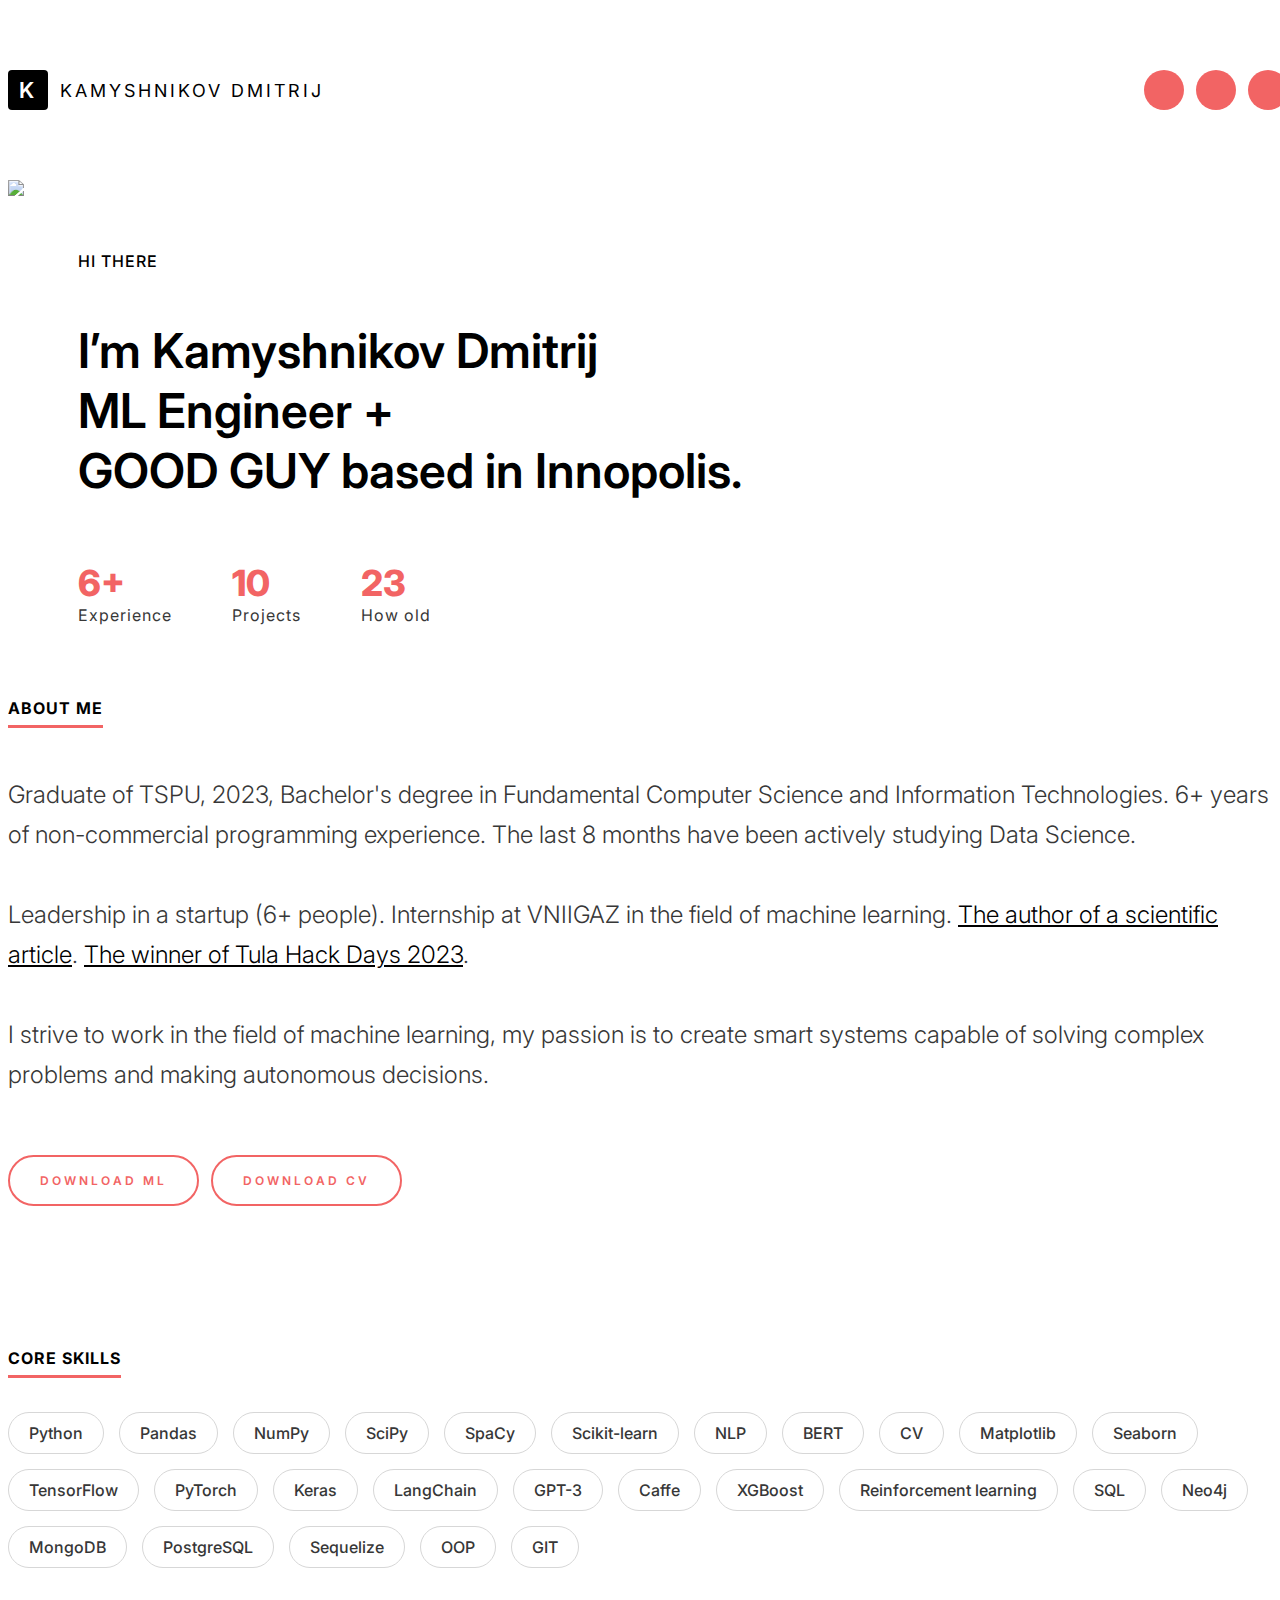
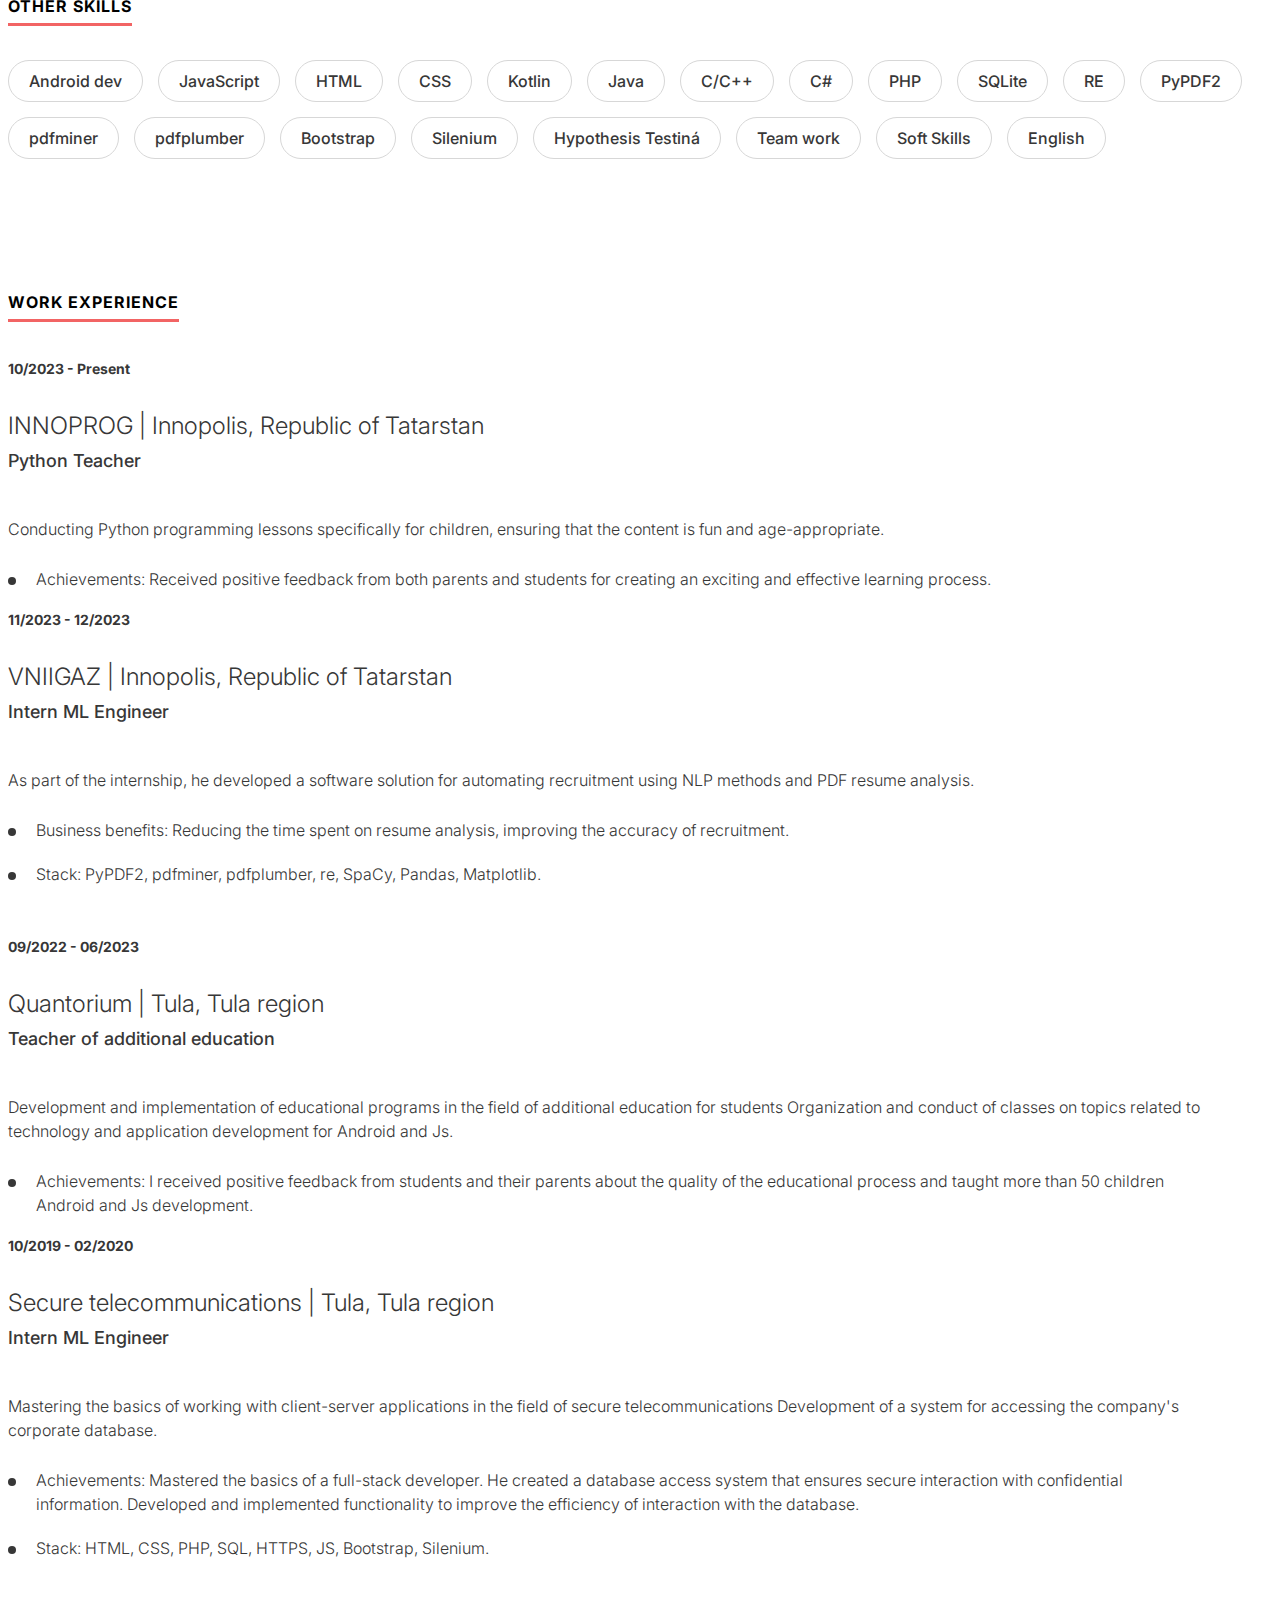
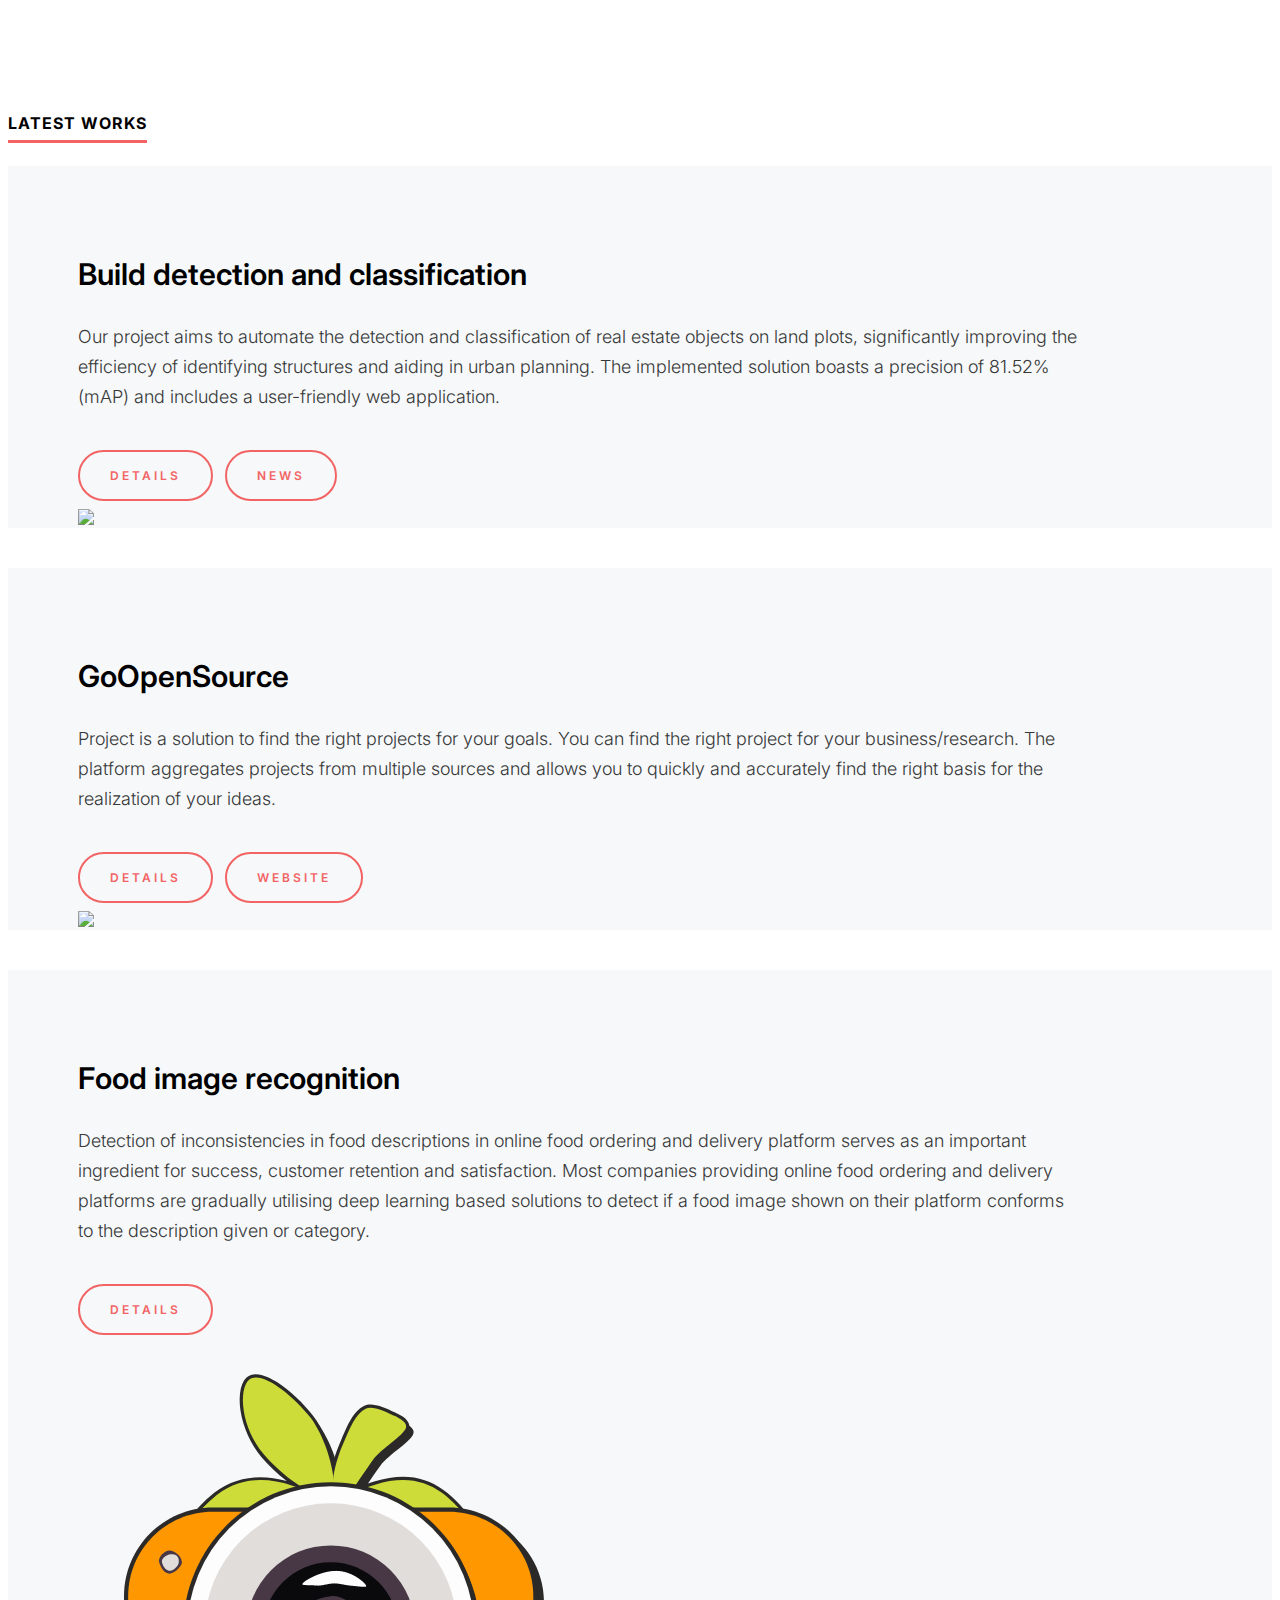
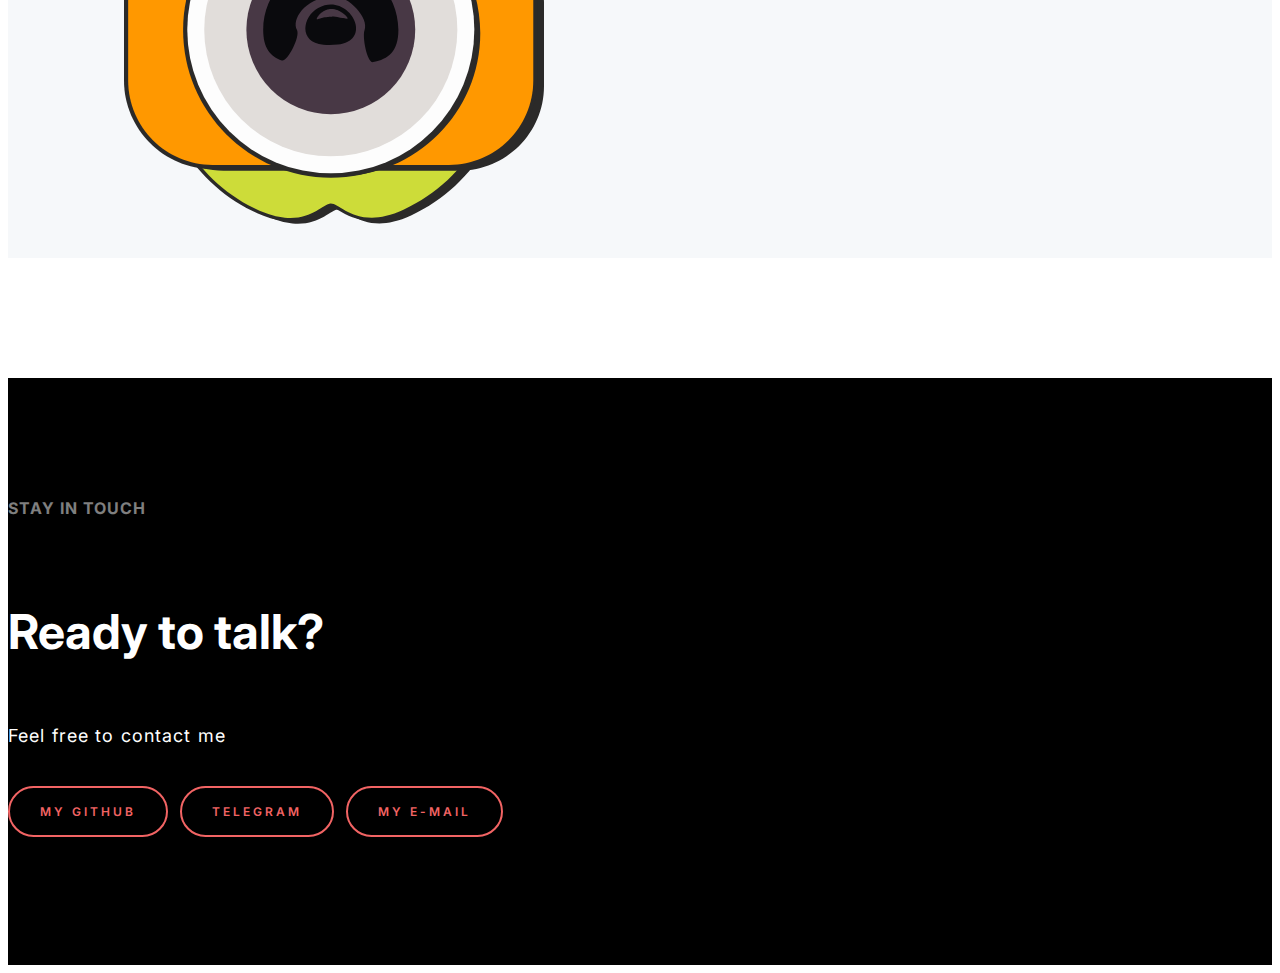
==== commit 8fe7cd57: "add button news on project" ====
--- a/index.html
+++ b/index.html
@@ -247,6 +247,7 @@
                           <h3 class="ds-work-tilte">Build detection and classification</h3>
                           <p>Our project aims to automate the detection and classification of real estate objects on land plots, significantly improving the efficiency of identifying structures and aiding in urban planning. The implemented solution boasts a precision of 81.52% (mAP) and includes a user-friendly web application.</p>
                           <a href="https://github.com/kama34/build-detection-and-classification" class="ds-button">Details</a>
+                          <a href="https://it.tularegion.ru/press_center/news/v-tule-vybrali-luchshikh-razrabotchikov-tulahackdays2023/" class="ds-button">News</a>
                       </section>
                   </div>
                   <div class="col-12 col-sm-12 col-md-5 col-lg-5 col-xl-5 col-xxl-5">
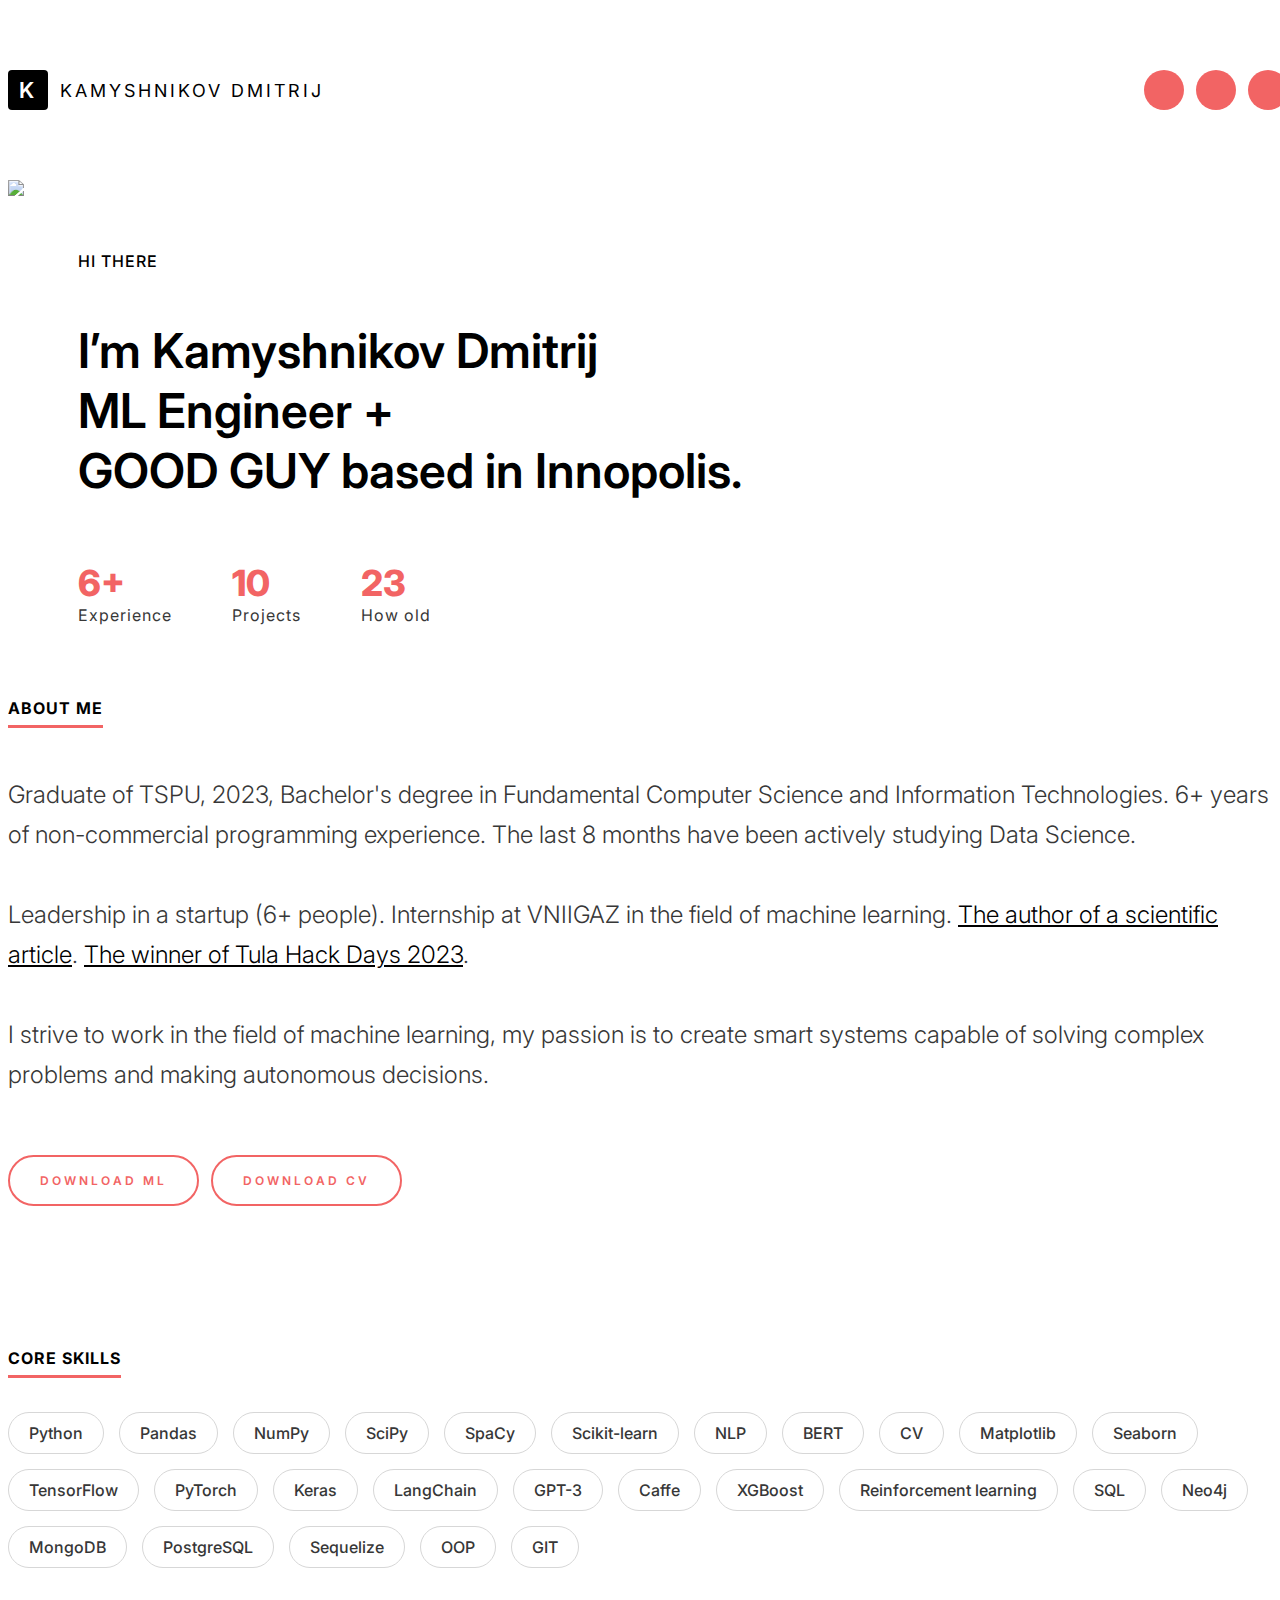
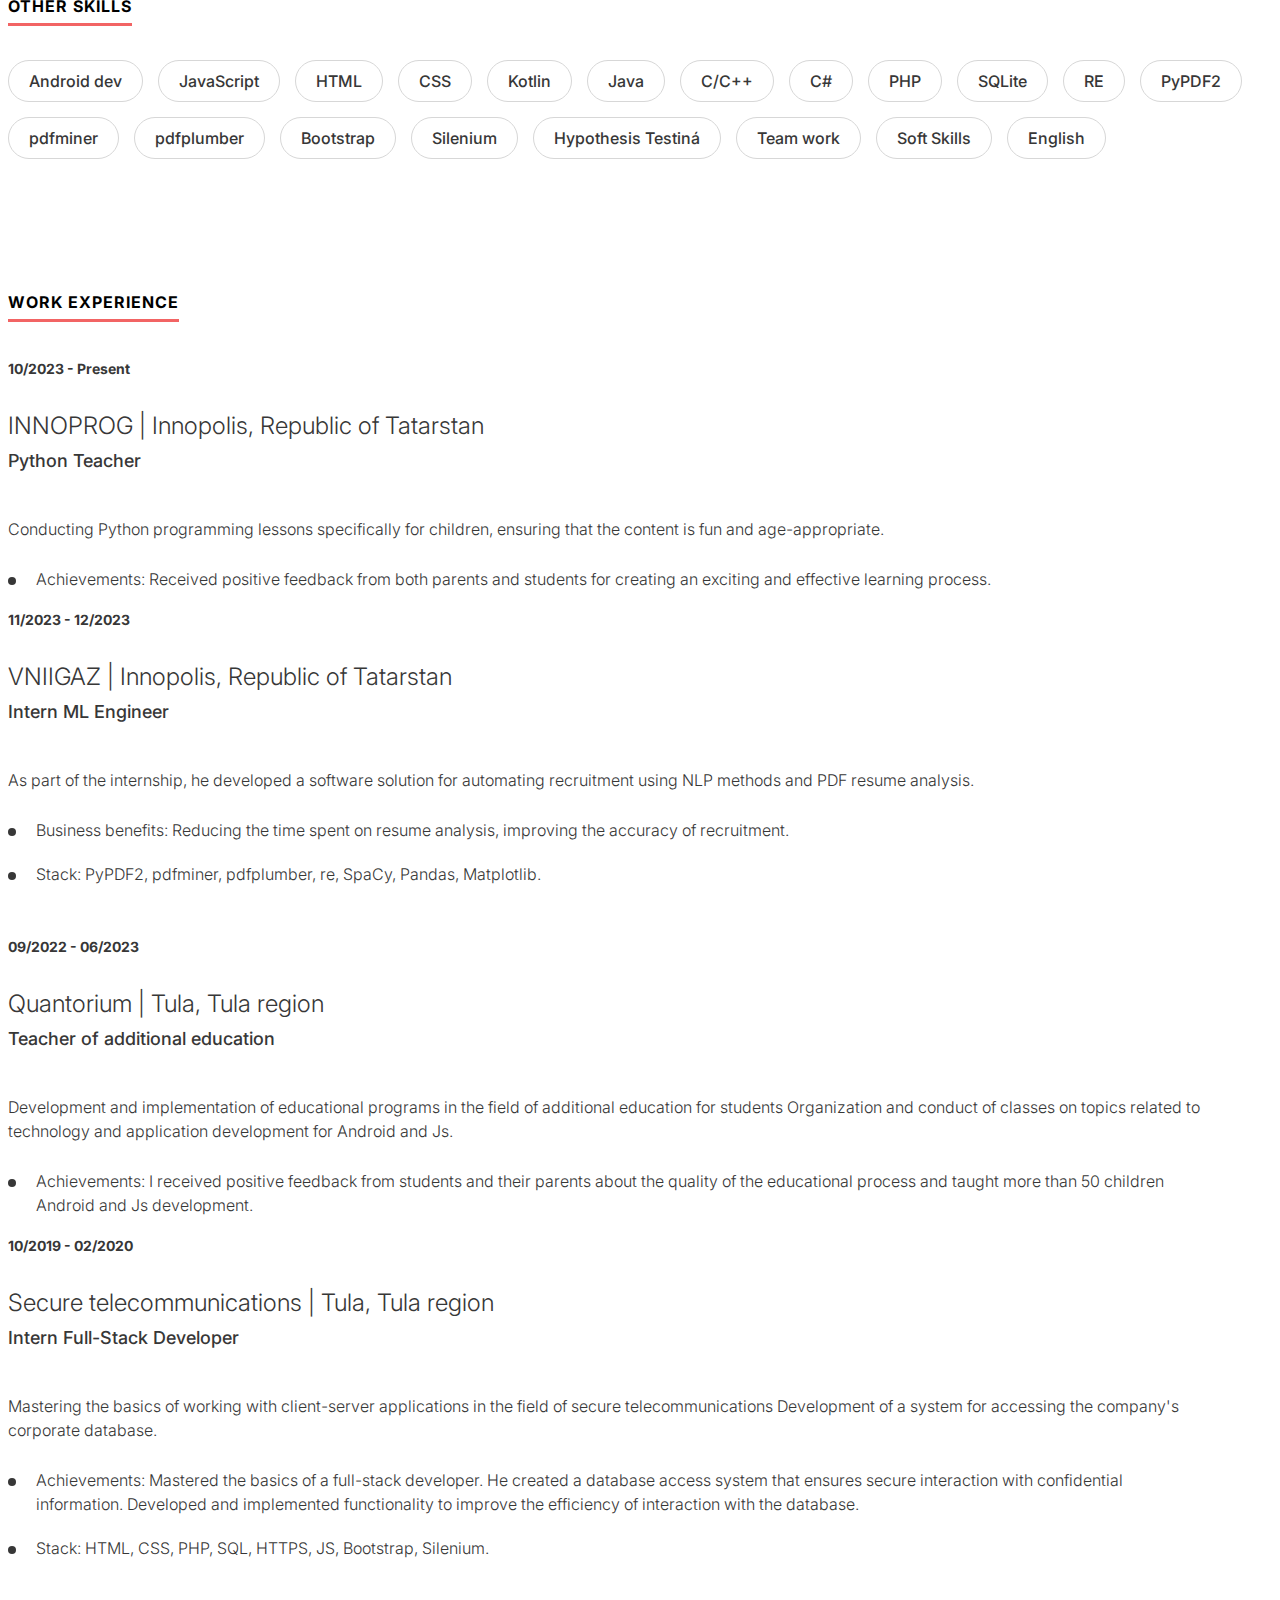
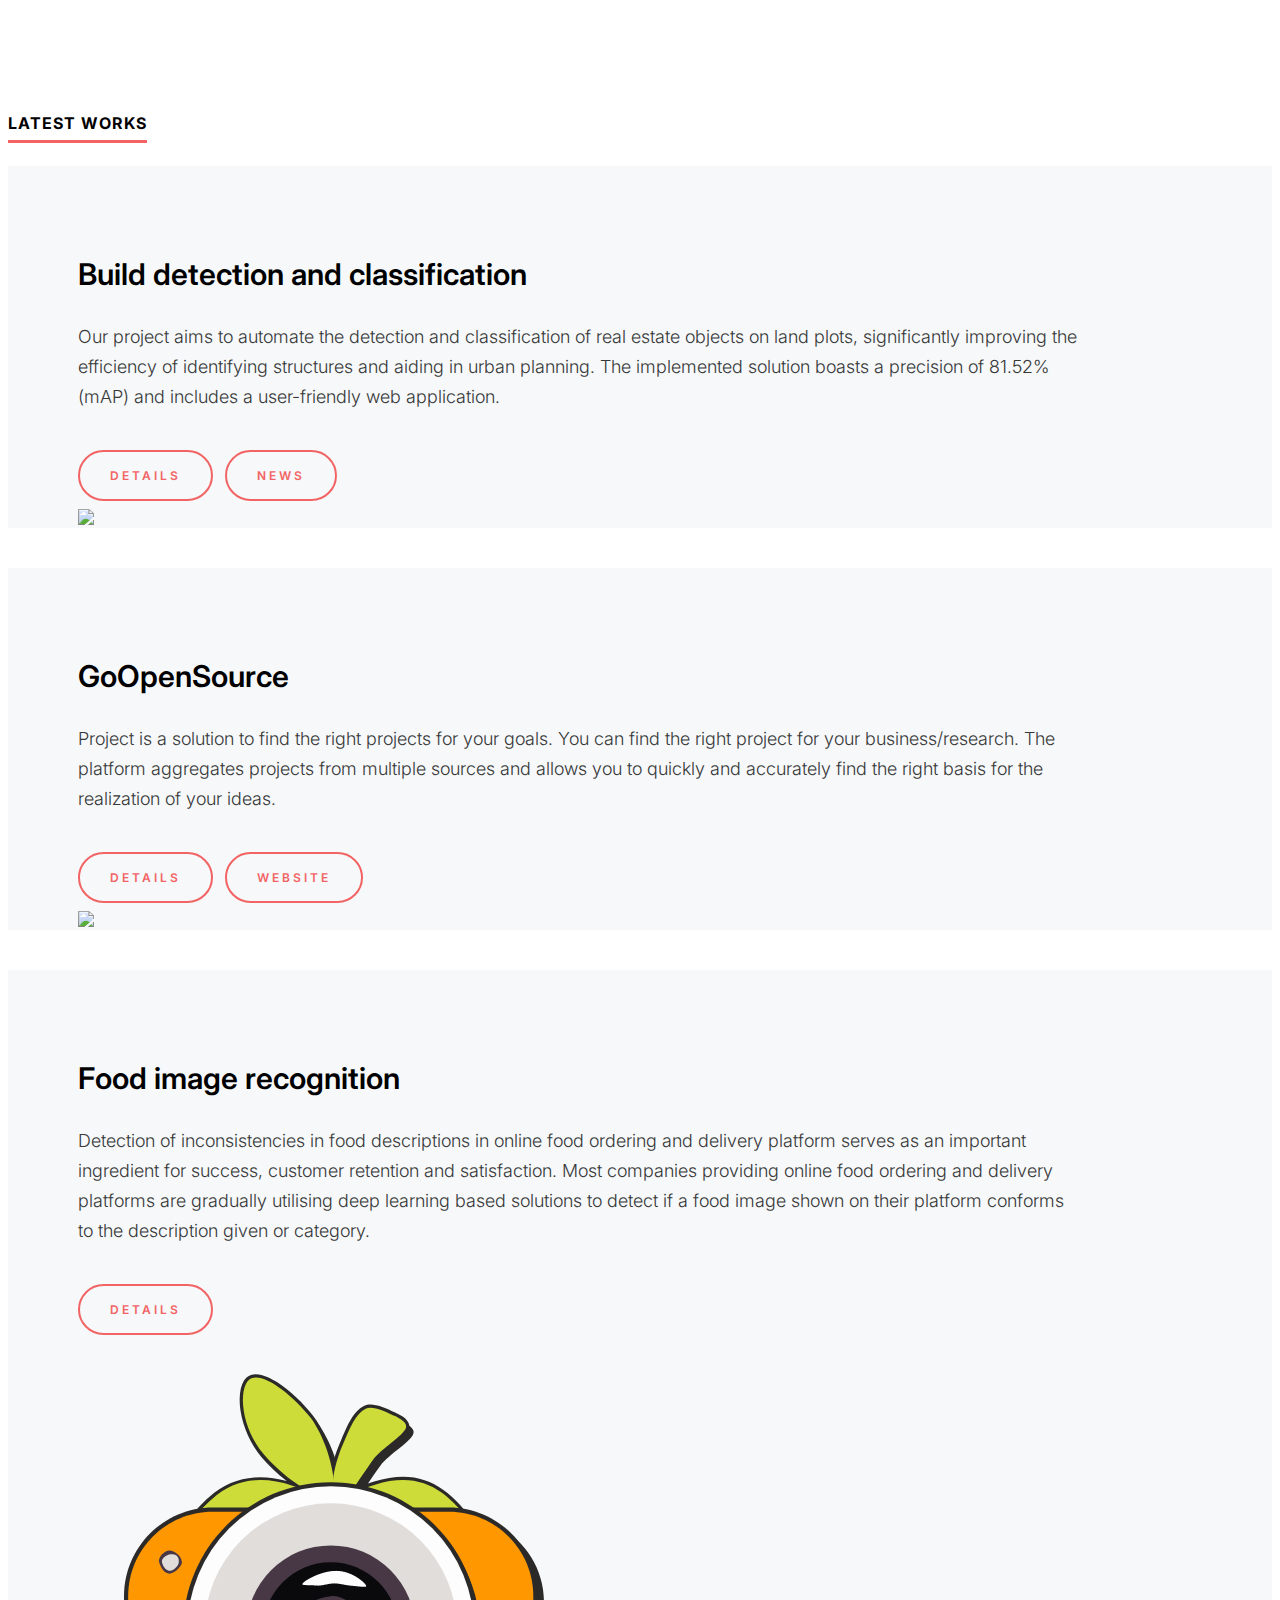
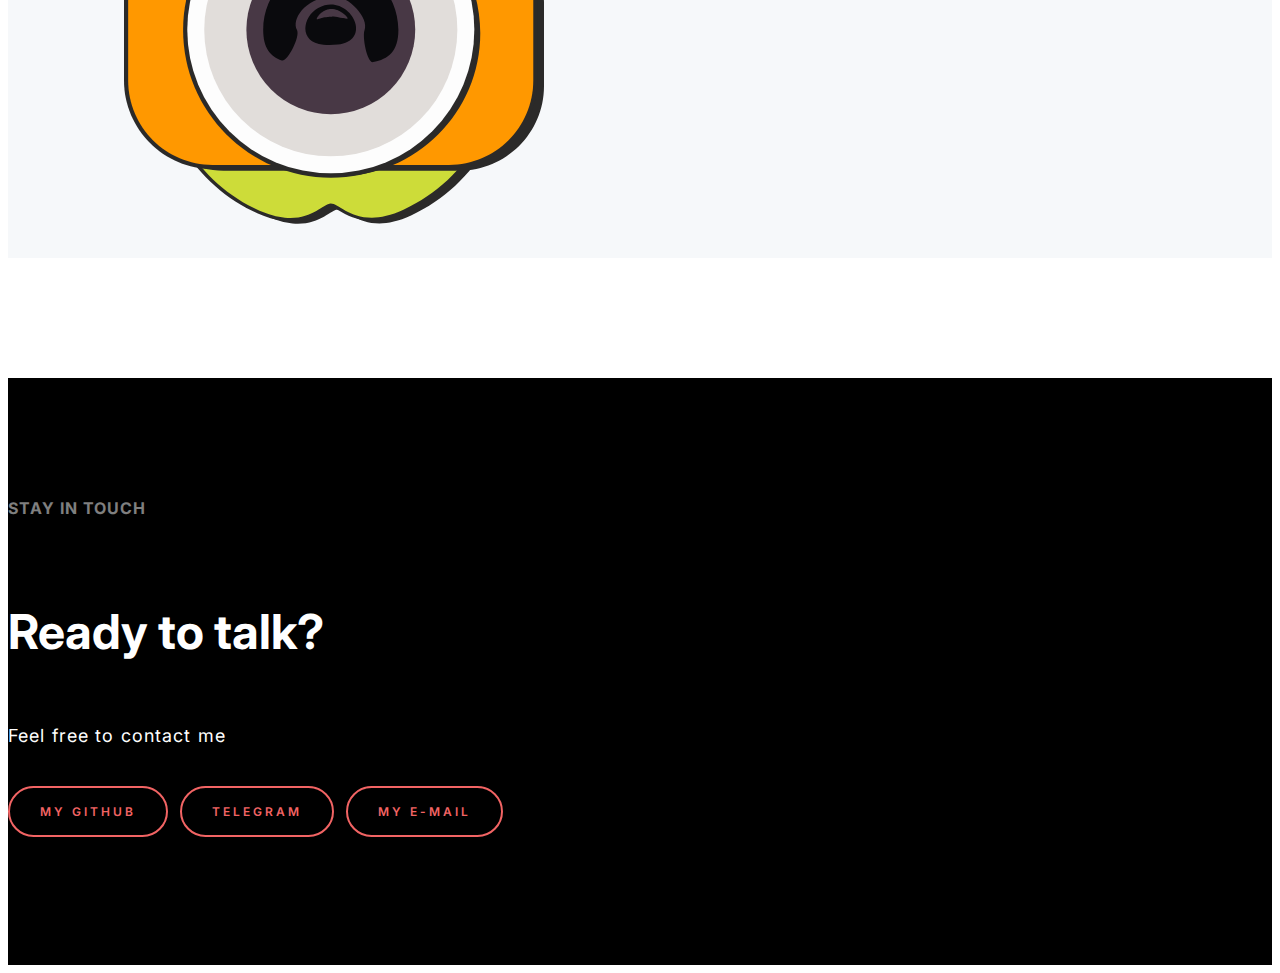
==== commit 934007c8: "Edit text about experience" ====
--- a/index.html
+++ b/index.html
@@ -219,7 +219,7 @@
             <section>
               <span class="ds-year">10/2019 - 02/2020</span>
               <h3 class="ds-officename">Secure telecommunications | Tula, Tula region</h3>
-              <span class="ds-department">Intern ML Engineer</span>
+              <span class="ds-department">Intern Full-Stack Developer</span>
               <p>Mastering the basics of working with client-server applications in the field of secure
                 telecommunications Development of a system for accessing the company's corporate database.</p>
               <ul>
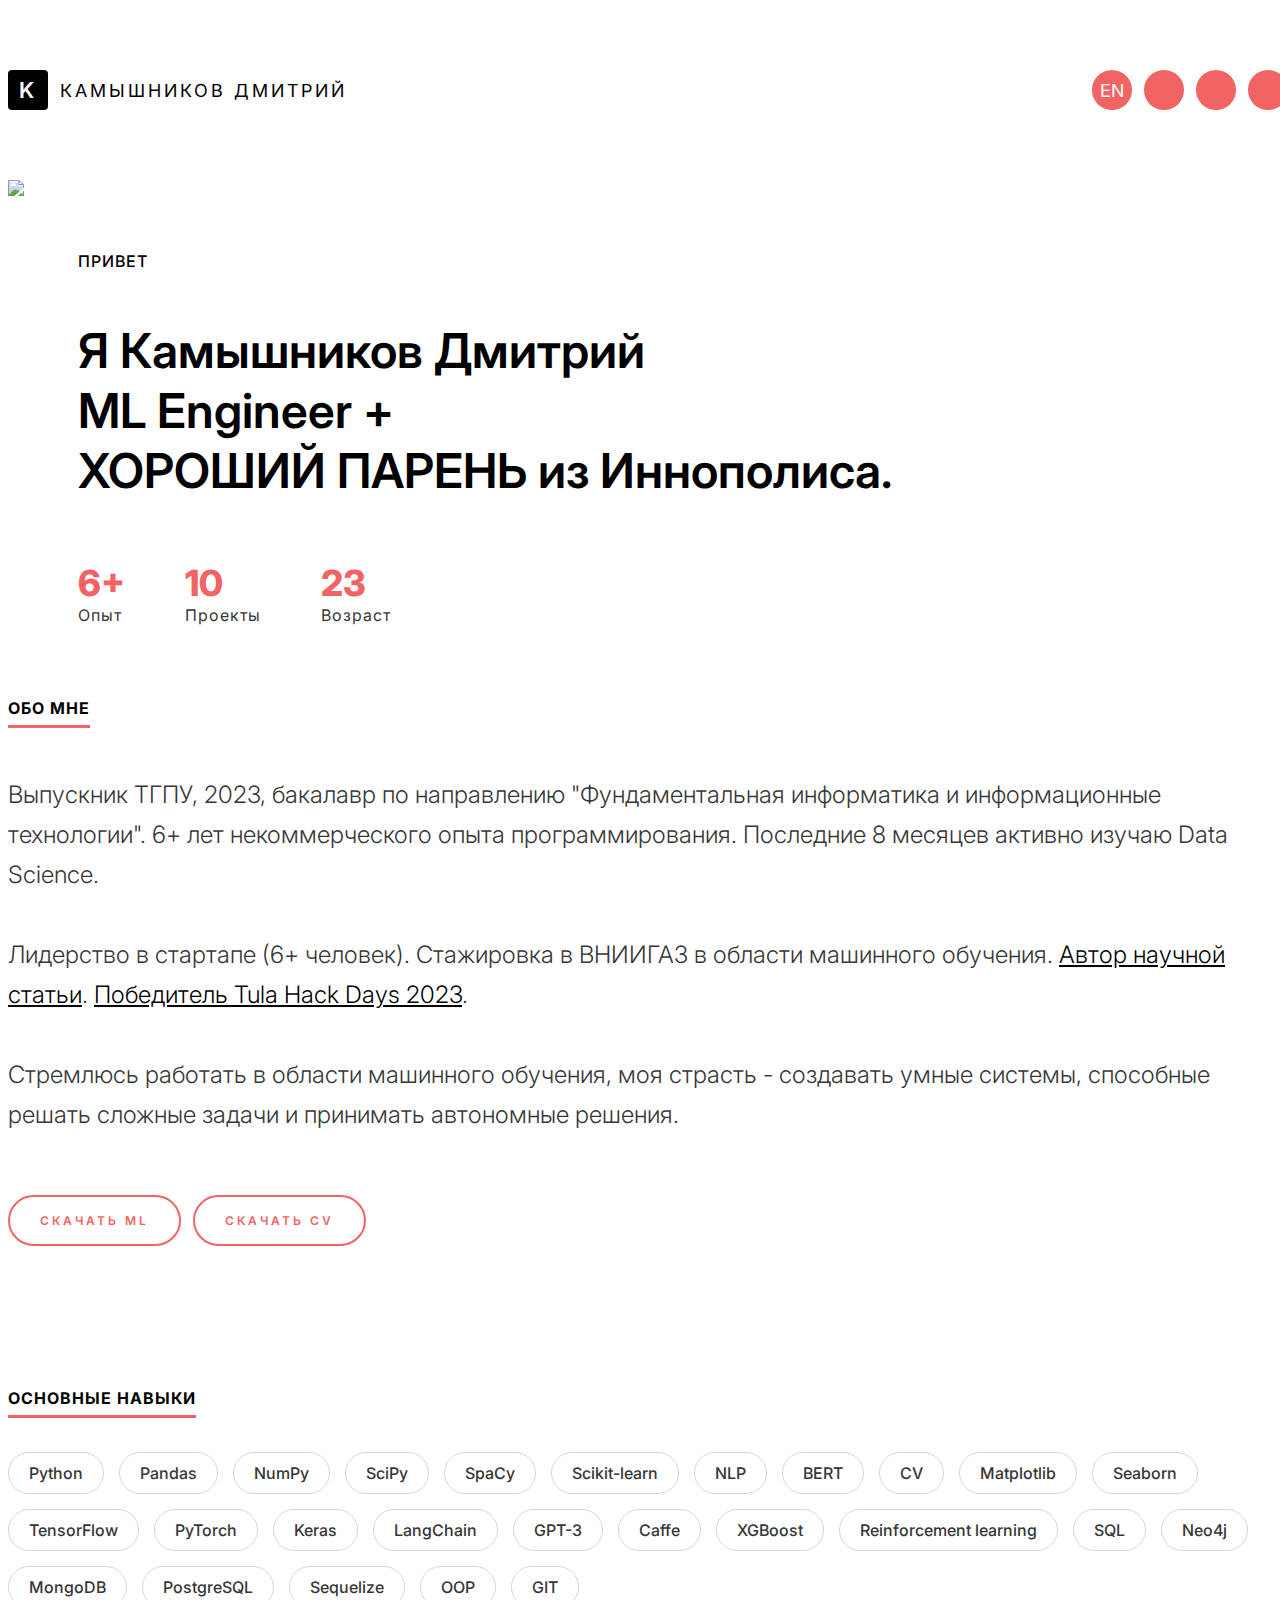
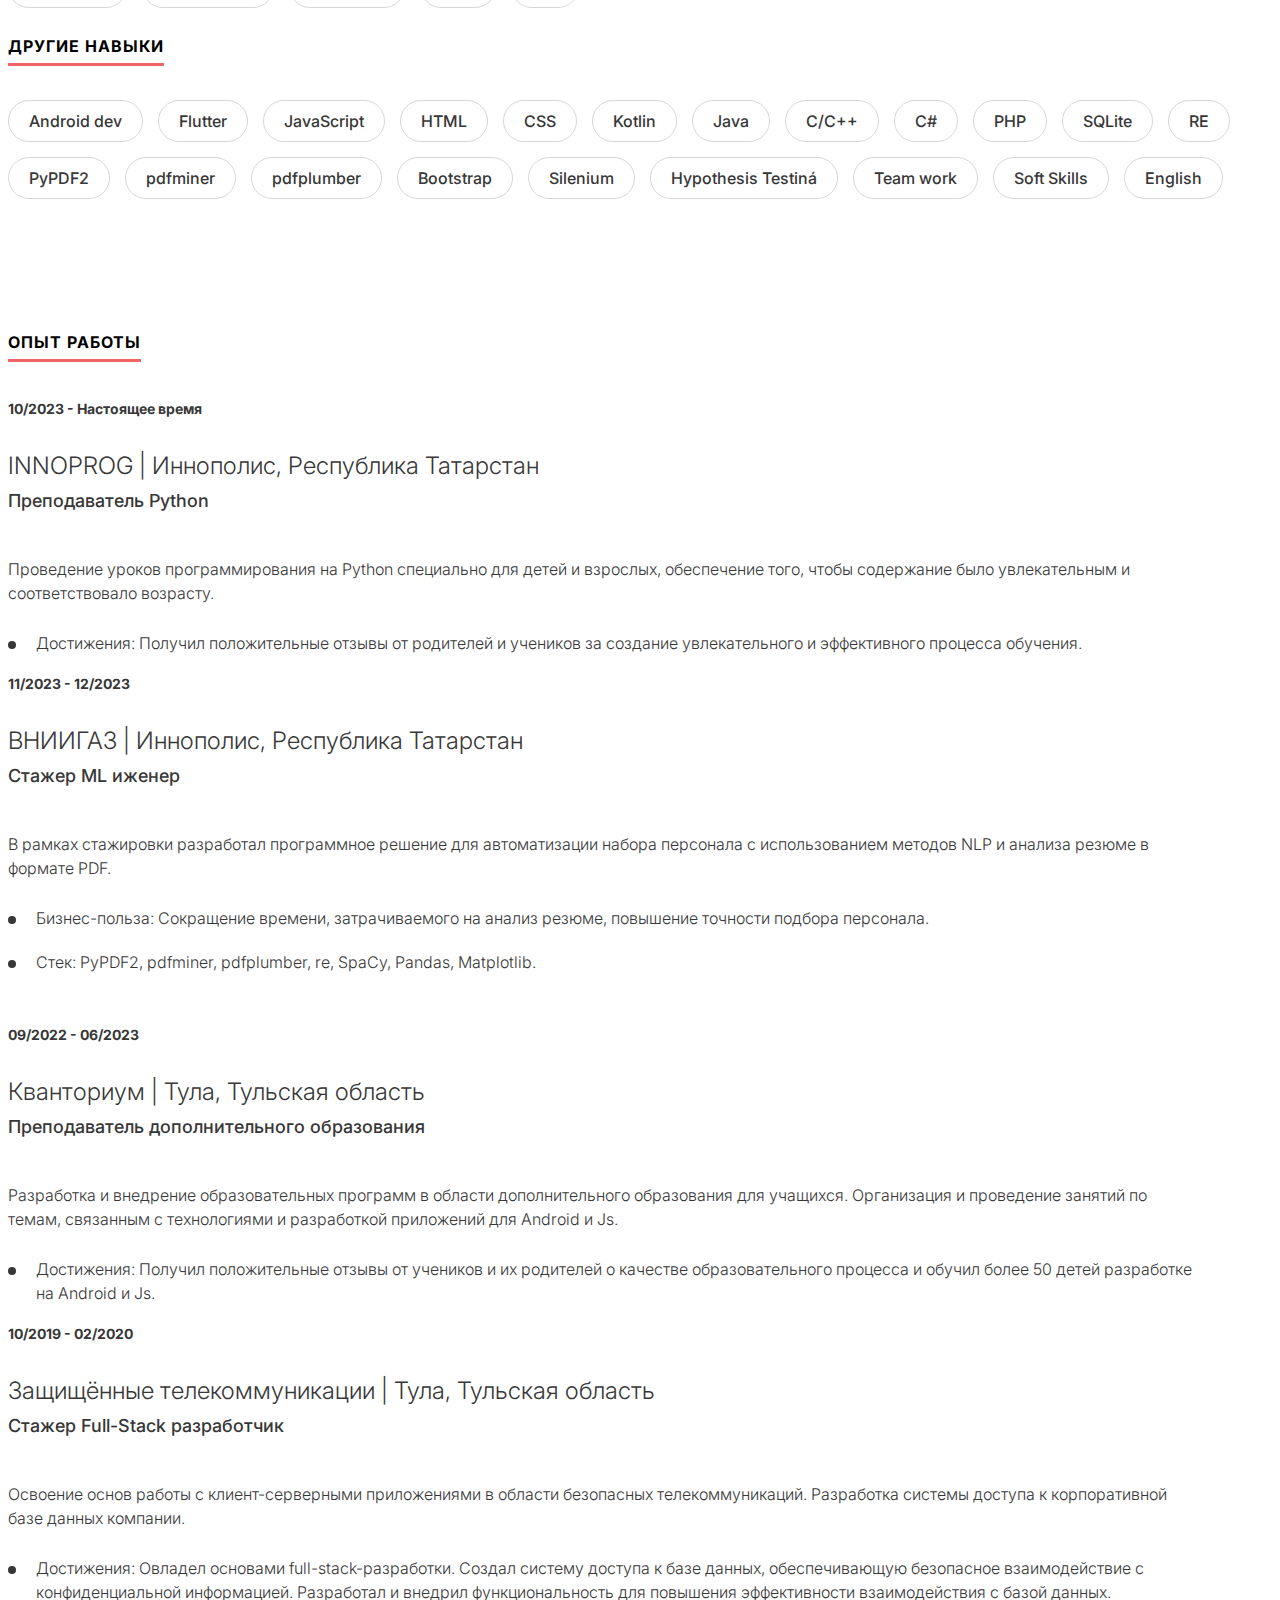
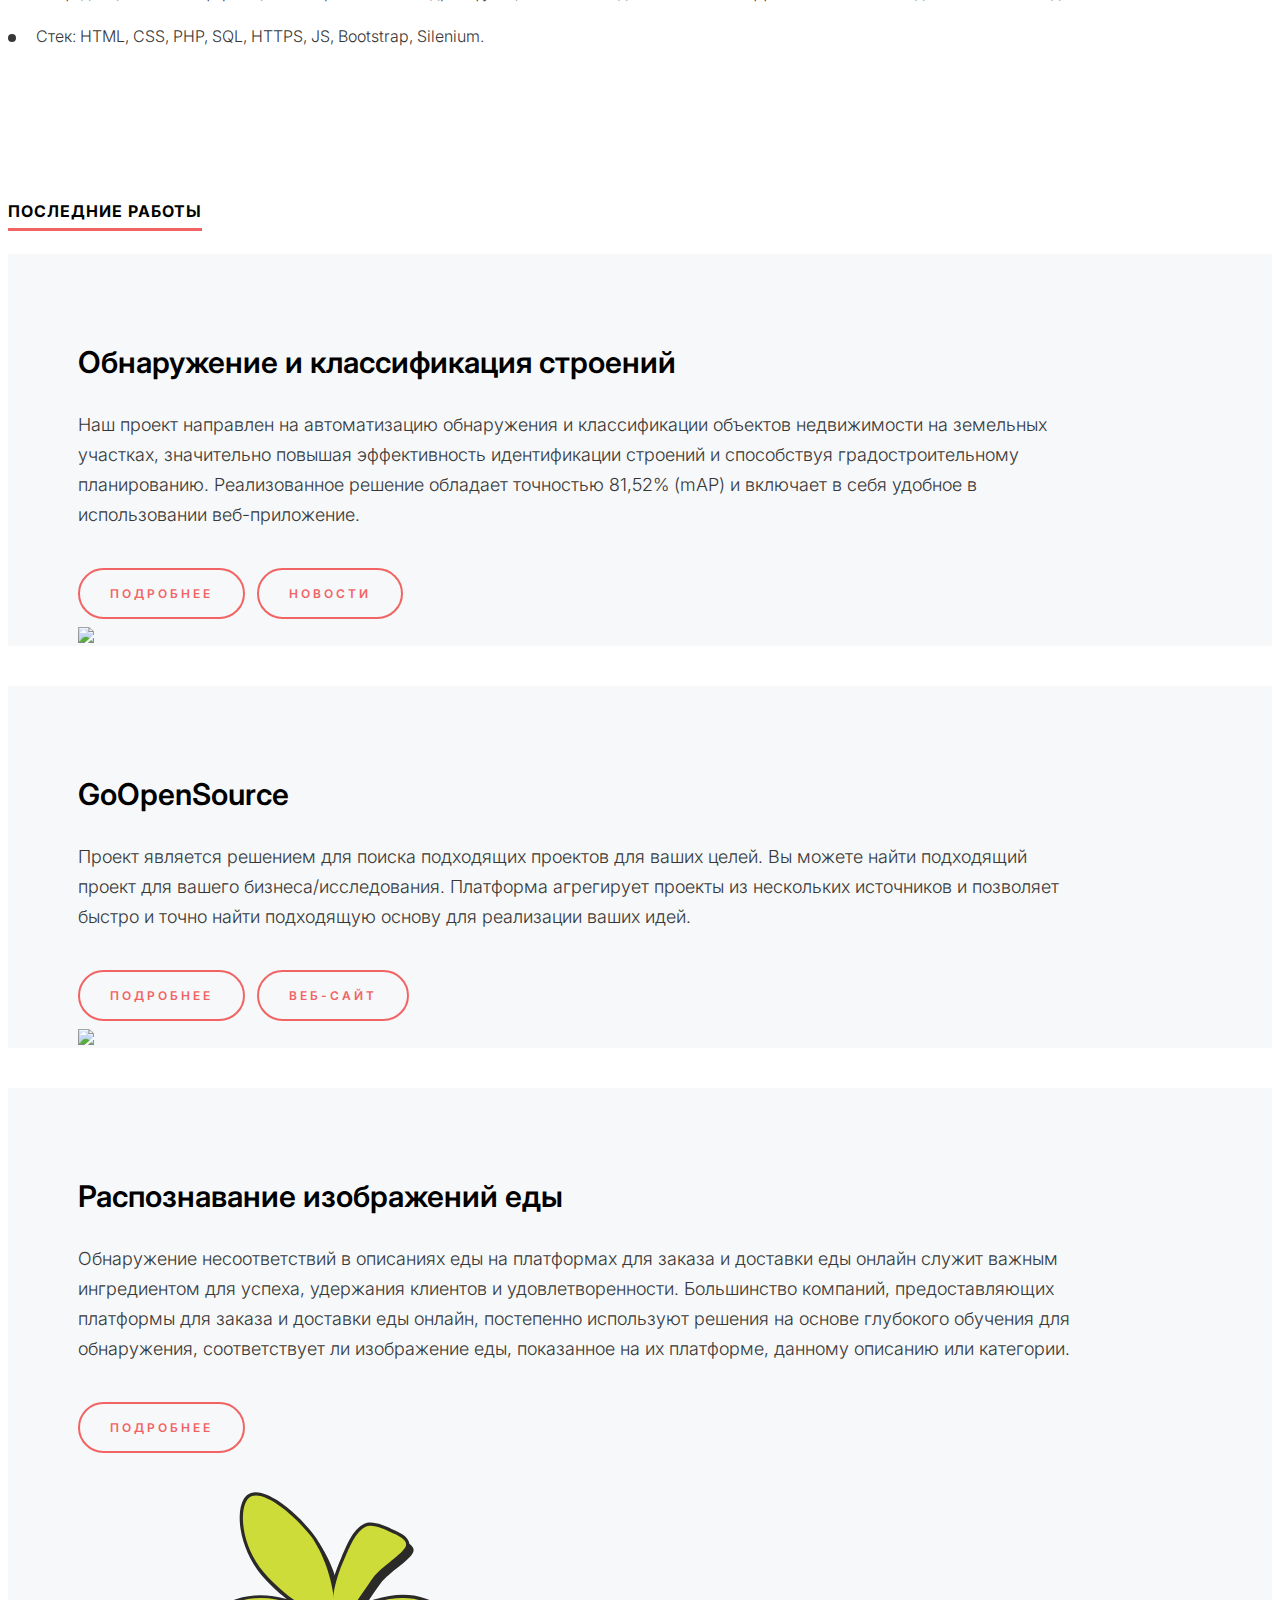
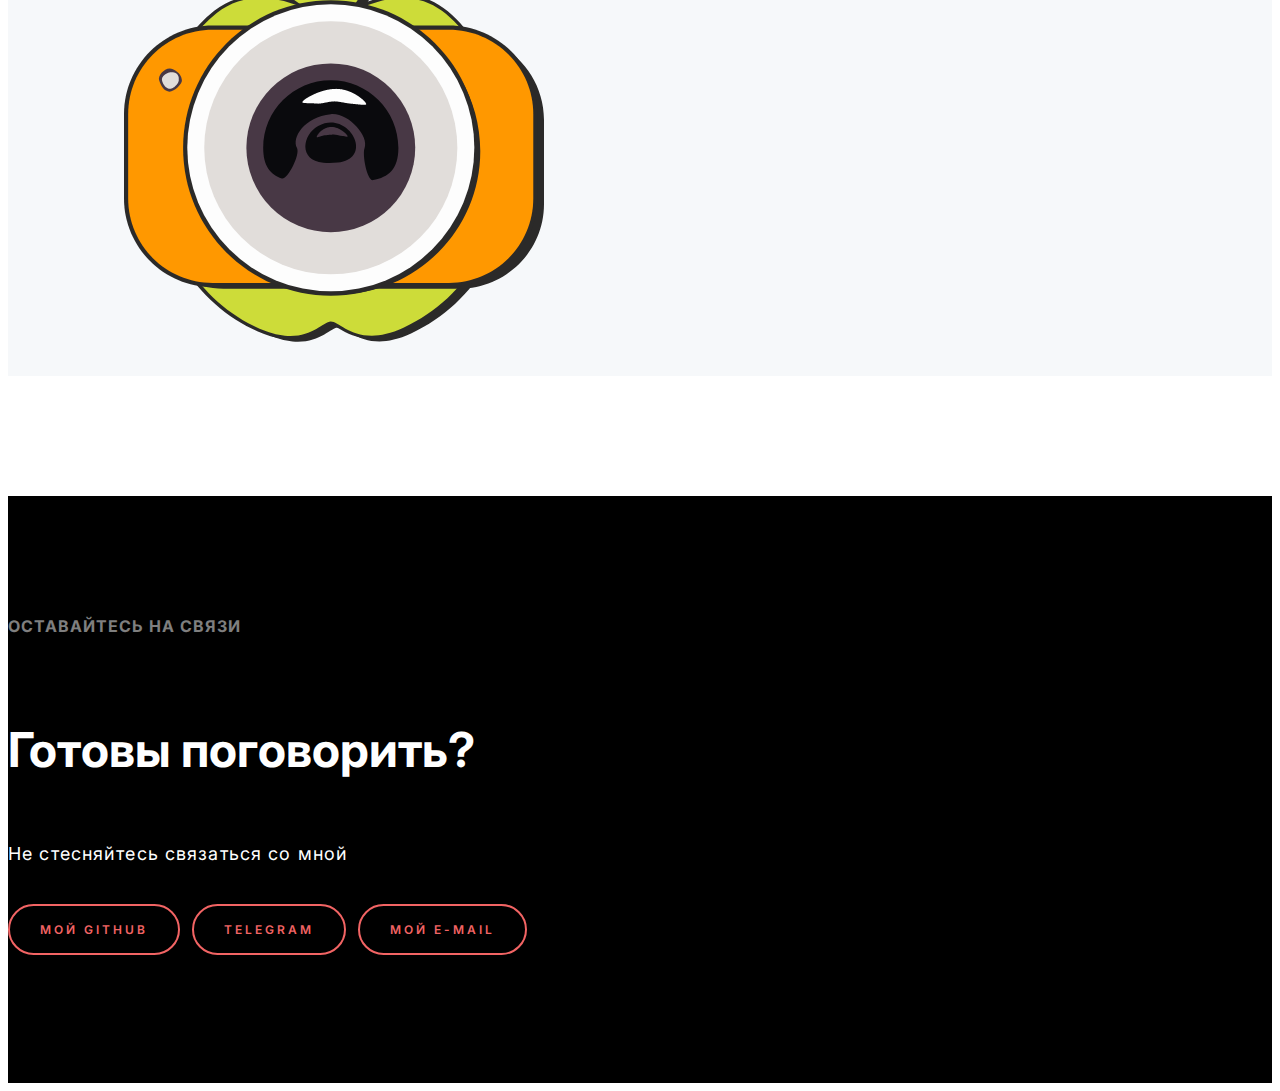
==== commit d0c49276: "Create switch from english on russian and need .html pages" ====
--- a/index.html
+++ b/index.html
@@ -28,11 +28,12 @@
             <div class="ds-header-inner">
               <!-- logo -->
               <a href="index.html" class="ds-logo">
-                <span>K</span>Kamyshnikov Dmitrij
+                <span>K</span>Камышников Дмитрий
               </a>
               <!-- logo -->
               <!-- social -->
               <ul class="ds-social">
+                <li><a style="font-size: 18px;" href="index-en.html" target="_blank">EN</a></li>
                 <li><a href="https://github.com/kama34" target="_blank"><i class="ri-github-fill"></i></a></li>
                 <li><a href="https://t.me/kama_34" target="_blank"><i class="ri-telegram-fill"></i></a></li>
                 <li><a href="mailto:d.kamyshnikov.offer@yandex.ru" target="_blank"><i class="ri-mail-send-fill"></i></a></li>
@@ -42,65 +43,64 @@
         </div>
     </header>
     <!-- header -->
+
     <!-- banner -->
     <div class="ds-banner">
-      <div class="container">
-        <div class="row">
-          <div class="col-12 col-sm-12 col-md-5 col-lg-5 col-xl-5 col-xxl-5">
-            <figure>
-              <img src="assets/images/profile-image.jpg">
-            </figure>
-          </div>
-          <div class="col-12 col-sm-12 col-md-7 col-lg-7 col-xl-7 col-xxl-7">
-            <section>
-                <h1>
-                  <span>HI THERE</span>
-                  I’m Kamyshnikov Dmitrij <br> ML Engineer + <br>GOOD GUY based in Innopolis.
-                </h1>
-                <ul class="ds-numbervalulist">
-                  <li>
-                    <strong>6+</strong>
-                    <span>Experience</span>
-                  </li>
-                  <li>
-                    <strong>10</strong>
-                    <span>Projects</span>
-                  </li>
-                  <li>
-                    <strong>23</strong>
-                    <span>How old</span>
-                  </li>
-                </ul>
-            </section>
+        <div class="container">
+          <div class="row">
+            <div class="col-12 col-sm-12 col-md-5 col-lg-5 col-xl-5 col-xxl-5">
+              <figure>
+                <img src="assets/images/profile-image.jpg">
+              </figure>
+            </div>
+            <div class="col-12 col-sm-12 col-md-7 col-lg-7 col-xl-7 col-xxl-7">
+              <section>
+                  <h1>
+                    <span>ПРИВЕТ</span>
+                    Я Камышников Дмитрий <br> ML Engineer + <br>ХОРОШИЙ ПАРЕНЬ из Иннополиса.
+                  </h1>
+                  <ul class="ds-numbervalulist">
+                    <li>
+                      <strong>6+</strong>
+                      <span>Опыт</span>
+                    </li>
+                    <li>
+                      <strong>10</strong>
+                      <span>Проекты</span>
+                    </li>
+                    <li>
+                      <strong>23</strong>
+                      <span>Возраст</span>
+                    </li>
+                  </ul>
+              </section>
+            </div>
           </div>
         </div>
       </div>
-    </div>
     <!-- banner -->
 
     <!-- about -->
     <div class="ds-about-section">
-      <div class="container">
-        <section>
-            <h2 class="ds-heading">About Me</h2>
-            <p>Graduate of TSPU, 2023, Bachelor's degree in Fundamental Computer Science and
-              Information Technologies. 6+ years of non-commercial programming experience. 
-              The last 8 months have been actively studying Data Science. <br><br>
-              
-              
-              Leadership in a startup (6+ people). Internship at VNIIGAZ in the field of machine
-              learning. <a class="underline" href="https://phsreda.com/ru/article/105958/discussion_platform">The author of a scientific article</a>. <a class="underline" href="https://it.tularegion.ru/press_center/news/v-tule-vybrali-luchshikh-razrabotchikov-tulahackdays2023/">The winner of Tula Hack Days 2023</a>.
-              <br><br>
-              
-              I strive to work in the field of machine learning, my passion is to create smart
-              systems capable of solving complex problems and making autonomous decisions.<br></p>
-            <div class="ds-button-sec text-center">
-                <a href="https://kama34.github.io/resumes/ML-engineer/Russian.pdf" class="ds-button">Download ML</a>
-                <a href="https://kama34.github.io/resumes/CV/Russian.pdf" class="ds-button">Download CV</a>
-            </div>
-        </section>
+        <div class="container">
+          <section>
+              <h2 class="ds-heading">Обо мне</h2>
+              <p>Выпускник ТГПУ, 2023, бакалавр по направлению "Фундаментальная информатика и информационные технологии". 6+ лет некоммерческого опыта программирования. 
+                Последние 8 месяцев активно изучаю Data Science. <br><br>
+                
+                
+                Лидерство в стартапе (6+ человек). Стажировка в ВНИИГАЗ в области машинного обучения. <a class="underline" href="https://phsreda.com/ru/article/105958/discussion_platform">Автор научной статьи</a>. <a class="underline" href="https://it.tularegion.ru/press_center/news/v-tule-vybrali-luchshikh-razrabotchikov-tulahackdays2023/">Победитель Tula Hack Days 2023</a>.
+                <br><br>
+                
+                Стремлюсь работать в области машинного обучения, моя страсть - создавать умные
+                системы, способные решать сложные задачи и принимать автономные решения.<br></p>
+              <div class="ds-button-sec text-center">
+                  <a href="https://kama34.github.io/resumes/ML-engineer/Russian.pdf" class="ds-button">Скачать ML</a>
+                  <a href="https://kama34.github.io/resumes/CV/Russian.pdf" class="ds-button">Скачать CV</a>
+              </div>
+          </section>
+        </div>
       </div>
-    </div>
     <!-- about -->
 
     <!--  Skills -->
@@ -108,7 +108,7 @@
       <div class="container">
         <div class="row">
           <div class="col-12 col-sm-12 col-md-6 col-lg-6 col-xl-6 col-xxl-6">
-             <h2 class="ds-heading">Core Skills</h2>
+             <h2 class="ds-heading">Основные навыки</h2>
              <ul class="ds-skills-list">
                <li>Python</li>
                <li>Pandas</li>
@@ -140,9 +140,10 @@
           </div>
           
           <div class="col-12 col-sm-12 col-md-6 col-lg-6 col-xl-6 col-xxl-6">
-            <h2 class="ds-heading">Other Skills</h2>
+            <h2 class="ds-heading">Другие навыки</h2>
             <ul class="ds-skills-list">
               <li>Android dev</li>
+              <li>Flutter</li>
               <li>JavaScript</li>
               <li>HTML</li>
               <li>CSS</li>
@@ -171,87 +172,86 @@
 
    <!-- Experience -->
    <div class="ds-experience-section">
-     <div class="container">
-        <h2 class="ds-heading">Work Experience</h2>
-        <div class="row ds-experience-list">
-            <div class="col-12 col-sm-12 col-md-6 col-lg-6 col-xl-6 col-xxl-6">
-              <section>
-                <span class="ds-year">10/2023 - Present</span>
-                <h3 class="ds-officename">INNOPROG | Innopolis, Republic of Tatarstan</h3>
-                <span class="ds-department">Python Teacher</span>
-                <p>Conducting Python programming lessons specifically for children, ensuring that the content is fun and age-appropriate.</p>
-                <ul>
-                  <li>Achievements: Received positive feedback from both parents and students for creating an exciting and effective learning process.</li>
-                </ul>
-              </section>
-            </div>
-            <div class="col-12 col-sm-12 col-md-6 col-lg-6 col-xl-6 col-xxl-6">
-              <section>
-                <span class="ds-year">11/2023 - 12/2023</span>
-                <h3 class="ds-officename">VNIIGAZ | Innopolis, Republic of Tatarstan</h3>
-                <span class="ds-department">Intern ML Engineer</span>
-                <p>As part of the internship, he developed a software solution for automating recruitment using NLP methods and PDF resume analysis.</p>
-                <ul>
-                  <li>Business benefits: Reducing the time spent on resume analysis, improving the accuracy
-                    of recruitment.</li>
-                  <li>Stack: PyPDF2, pdfminer, pdfplumber, re, SpaCy, Pandas, Matplotlib.</li>
-                </ul>
-              </section>
-            </div>
-        </div>
-        <br>
-        <div class="row ds-experience-list">
-          <div class="col-12 col-sm-12 col-md-6 col-lg-6 col-xl-6 col-xxl-6">
-            <section>
-              <span class="ds-year">09/2022 - 06/2023</span>
-              <h3 class="ds-officename">Quantorium | Tula, Tula region</h3>
-              <span class="ds-department">Teacher of additional education</span>
-              <p>Development and implementation of educational programs in the field of additional
-                education for students Organization and conduct of classes on topics related to
-                technology and application development for Android and Js.</p>
-              <ul>
-                <li>Achievements: I received positive feedback from students and their parents about the quality
-                  of the educational process and taught more than 50 children Android and Js development.</li>
-              </ul>
-            </section>
-          </div>
-          <div class="col-12 col-sm-12 col-md-6 col-lg-6 col-xl-6 col-xxl-6">
-            <section>
-              <span class="ds-year">10/2019 - 02/2020</span>
-              <h3 class="ds-officename">Secure telecommunications | Tula, Tula region</h3>
-              <span class="ds-department">Intern Full-Stack Developer</span>
-              <p>Mastering the basics of working with client-server applications in the field of secure
-                telecommunications Development of a system for accessing the company's corporate database.</p>
-              <ul>
-                <li>Achievements: Mastered the basics of a full-stack developer. He created a database access system
-                  that ensures secure interaction with confidential information. Developed and implemented functionality to improve the efficiency of interaction with
-                  the database.</li>
-                <li>Stack: HTML, CSS, PHP, SQL, HTTPS, JS, Bootstrap, Silenium.</li>
-              </ul>
-            </section>
-          </div>
-      </div>
+    <div class="container">
+       <h2 class="ds-heading">Опыт работы</h2>
+       <div class="row ds-experience-list">
+           <div class="col-12 col-sm-12 col-md-6 col-lg-6 col-xl-6 col-xxl-6">
+             <section>
+               <span class="ds-year">10/2023 - Настоящее время</span>
+               <h3 class="ds-officename">INNOPROG | Иннополис, Республика Татарстан</h3>
+               <span class="ds-department">Преподаватель Python</span>
+               <p>Проведение уроков программирования на Python специально для детей и взрослых, обеспечение того, чтобы содержание было увлекательным и соответствовало возрасту.</p>
+               <ul>
+                 <li>Достижения: Получил положительные отзывы от родителей и учеников за создание увлекательного и эффективного процесса обучения.</li>
+               </ul>
+             </section>
+           </div>
+           <div class="col-12 col-sm-12 col-md-6 col-lg-6 col-xl-6 col-xxl-6">
+             <section>
+               <span class="ds-year">11/2023 - 12/2023</span>
+               <h3 class="ds-officename">ВНИИГАЗ | Иннополис, Республика Татарстан</h3>
+               <span class="ds-department">Стажер ML иженер</span>
+               <p>В рамках стажировки разработал программное решение для автоматизации набора персонала с использованием методов NLP и анализа резюме в формате PDF.</p>
+               <ul>
+                 <li>Бизнес-польза: Сокращение времени, затрачиваемого на анализ резюме, повышение точности
+                   подбора персонала.</li>
+                 <li>Стек: PyPDF2, pdfminer, pdfplumber, re, SpaCy, Pandas, Matplotlib.</li>
+               </ul>
+             </section>
+           </div>
+       </div>
+       <br>
+       <div class="row ds-experience-list">
+         <div class="col-12 col-sm-12 col-md-6 col-lg-6 col-xl-6 col-xxl-6">
+           <section>
+             <span class="ds-year">09/2022 - 06/2023</span>
+             <h3 class="ds-officename">Кванториум | Тула, Тульская область</h3>
+             <span class="ds-department">Преподаватель дополнительного образования</span>
+             <p>Разработка и внедрение образовательных программ в области дополнительного
+               образования для учащихся. Организация и проведение занятий по темам, связанным с
+               технологиями и разработкой приложений для Android и Js.</p>
+             <ul>
+               <li>Достижения: Получил положительные отзывы от учеников и их родителей о качестве
+                 образовательного процесса и обучил более 50 детей разработке на Android и Js.</li>
+             </ul>
+           </section>
+         </div>
+         <div class="col-12 col-sm-12 col-md-6 col-lg-6 col-xl-6 col-xxl-6">
+           <section>
+             <span class="ds-year">10/2019 - 02/2020</span>
+             <h3 class="ds-officename">Защищённые телекоммуникации | Тула, Тульская область</h3>
+             <span class="ds-department">Стажер Full-Stack разработчик</span>
+             <p>Освоение основ работы с клиент-серверными приложениями в области безопасных
+               телекоммуникаций. Разработка системы доступа к корпоративной базе данных компании.</p>
+             <ul>
+               <li>Достижения: Овладел основами full-stack-разработки. Создал систему доступа к базе данных,
+                 обеспечивающую безопасное взаимодействие с конфиденциальной информацией. Разработал и внедрил функциональность для повышения эффективности взаимодействия с
+                 базой данных.</li>
+               <li>Стек: HTML, CSS, PHP, SQL, HTTPS, JS, Bootstrap, Silenium.</li>
+             </ul>
+           </section>
+         </div>
      </div>
-   </div>
+    </div>
+  </div>
     <!-- Experience -->
 
    <!--  Work -->
    <div class="ds-work-section">
      <div class="container">
-          <h2 class="ds-heading">Latest works</h2>
+          <h2 class="ds-heading">Последние работы</h2>
           <div class="ds-work-list-section">
             <div class="ds-work-list">
               <div class="row">
                   <div class="col-12 col-sm-12 col-md-7 col-lg-7 col-xl-7 col-xxl-7">
                       <section>
-                          <h3 class="ds-work-tilte">Build detection and classification</h3>
-                          <p>Our project aims to automate the detection and classification of real estate objects on land plots, significantly improving the efficiency of identifying structures and aiding in urban planning. The implemented solution boasts a precision of 81.52% (mAP) and includes a user-friendly web application.</p>
-                          <a href="https://github.com/kama34/build-detection-and-classification" class="ds-button">Details</a>
-                          <a href="https://it.tularegion.ru/press_center/news/v-tule-vybrali-luchshikh-razrabotchikov-tulahackdays2023/" class="ds-button">News</a>
+                          <h3 class="ds-work-tilte">Обнаружение и классификация строений</h3>
+                          <p>Наш проект направлен на автоматизацию обнаружения и классификации объектов недвижимости на земельных участках, значительно повышая эффективность идентификации строений и способствуя градостроительному планированию. Реализованное решение обладает точностью 81,52% (mAP) и включает в себя удобное в использовании веб-приложение.</p>
+                          <a href="https://github.com/kama34/build-detection-and-classification" class="ds-button">Подробнее</a>
+                          <a href="https://it.tularegion.ru/press_center/news/v-tule-vybrali-luchshikh-razrabotchikov-tulahackdays2023/" class="ds-button">Новости</a>
                       </section>
                   </div>
                   <div class="col-12 col-sm-12 col-md-5 col-lg-5 col-xl-5 col-xxl-5">
-                      <!--<figure><img src="assets/images/work-1.jpg"></figure>-->
                       <figure><img src="https://i.ibb.co/Hqsb5pZ/9162516-home-map-location-placeholder-street-icon.png"></figure>
                   </div>
               </div>
@@ -261,9 +261,9 @@
                   <div class="col-12 col-sm-12 col-md-7 col-lg-7 col-xl-7 col-xxl-7">
                       <section>
                           <h3 class="ds-work-tilte">GoOpenSource</h3>
-                          <p>Project is a solution to find the right projects for your goals. You can find the right project for your business/research. The platform aggregates projects from multiple sources and allows you to quickly and accurately find the right basis for the realization of your ideas.</p>
-                          <a href="https://github.com/kama34/GoOpenSource" class="ds-button">Details</a>
-                          <a href="https://goopensource.ru/" class="ds-button">Website</a>
+                          <p>Проект является решением для поиска подходящих проектов для ваших целей. Вы можете найти подходящий проект для вашего бизнеса/исследования. Платформа агрегирует проекты из нескольких источников и позволяет быстро и точно найти подходящую основу для реализации ваших идей.</p>
+                          <a href="https://github.com/kama34/GoOpenSource" class="ds-button">Подробнее</a>
+                          <a href="https://goopensource.ru/" class="ds-button">Веб-сайт</a>
                       </section>
                   </div>
                   <div class="col-12 col-sm-12 col-md-5 col-lg-5 col-xl-5 col-xxl-5">
@@ -275,9 +275,9 @@
               <div class="row">
                   <div class="col-12 col-sm-12 col-md-7 col-lg-7 col-xl-7 col-xxl-7">
                       <section>
-                          <h3 class="ds-work-tilte">Food image recognition</h3>
-                          <p>Detection of inconsistencies in food descriptions in online food ordering and delivery platform serves as an important ingredient for success, customer retention and satisfaction. Most companies providing online food ordering and delivery platforms are gradually utilising deep learning based solutions to detect if a food image shown on their platform conforms to the description given or category.</p>
-                          <a href="https://github.com/kama34/food-image-recognition" class="ds-button">Details</a>
+                          <h3 class="ds-work-tilte">Распознавание изображений еды</h3>
+                          <p>Обнаружение несоответствий в описаниях еды на платформах для заказа и доставки еды онлайн служит важным ингредиентом для успеха, удержания клиентов и удовлетворенности. Большинство компаний, предоставляющих платформы для заказа и доставки еды онлайн, постепенно используют решения на основе глубокого обучения для обнаружения, соответствует ли изображение еды, показанное на их платформе, данному описанию или категории.</p>
+                          <a href="https://github.com/kama34/food-image-recognition" class="ds-button">Подробнее</a>
                       </section>
                   </div>
                   <div class="col-12 col-sm-12 col-md-5 col-lg-5 col-xl-5 col-xxl-5">
@@ -292,18 +292,19 @@
 
    <!--  footer -->
    <footer class="ds-footer text-center">
-     <div class="container">
-        <section>
-          <span>Stay in touch</span>
-          <h4>Ready to talk?</h4>
-          <p>Feel free to contact me</p>
-          <a href="https://github.com/kama34" class="ds-button">My GitHub</a>
-          <a href="https://t.me/kama_34" class="ds-button">Telegram</a>
-          <a href="mailto:d.kamyshnikov.offer@yandex.ru" class="ds-button">My E-mail</a>
-        </section>
-        <span style="color: black; position: fixed;" class="ds-copyright">© 2022 All rights reserved. Free minimal bootstrap template by <a style="color: black;" href="https://designstub.com/" target="_blank">Designstub</a>.</span>
-     </div>
-   </footer>
+    <div class="container">
+       <section>
+         <span>Оставайтесь на связи</span>
+         <h4>Готовы поговорить?</h4>
+         <p>Не стесняйтесь связаться со мной</p>
+         <a href="https://github.com/kama34" class="ds-button">Мой GitHub</a>
+         <a href="https://t.me/kama_34" class="ds-button">Telegram</a>
+         <a href="mailto:d.kamyshnikov.offer@yandex.ru" class="ds-button">Мой E-mail</a>
+       </section>
+       <span style="color: black; position: fixed;" class="ds-copyright">© 2022 Все права защищены. Бесплатный минималистичный шаблон Bootstrap от <a style="color: black;" href="https://designstub.com/" target="_blank">Designstub</a>.</span>
+    </div>
+  </footer>
+
 
 
     <script src="https://ajax.googleapis.com/ajax/libs/jquery/3.5.1/jquery.min.js"></script>
